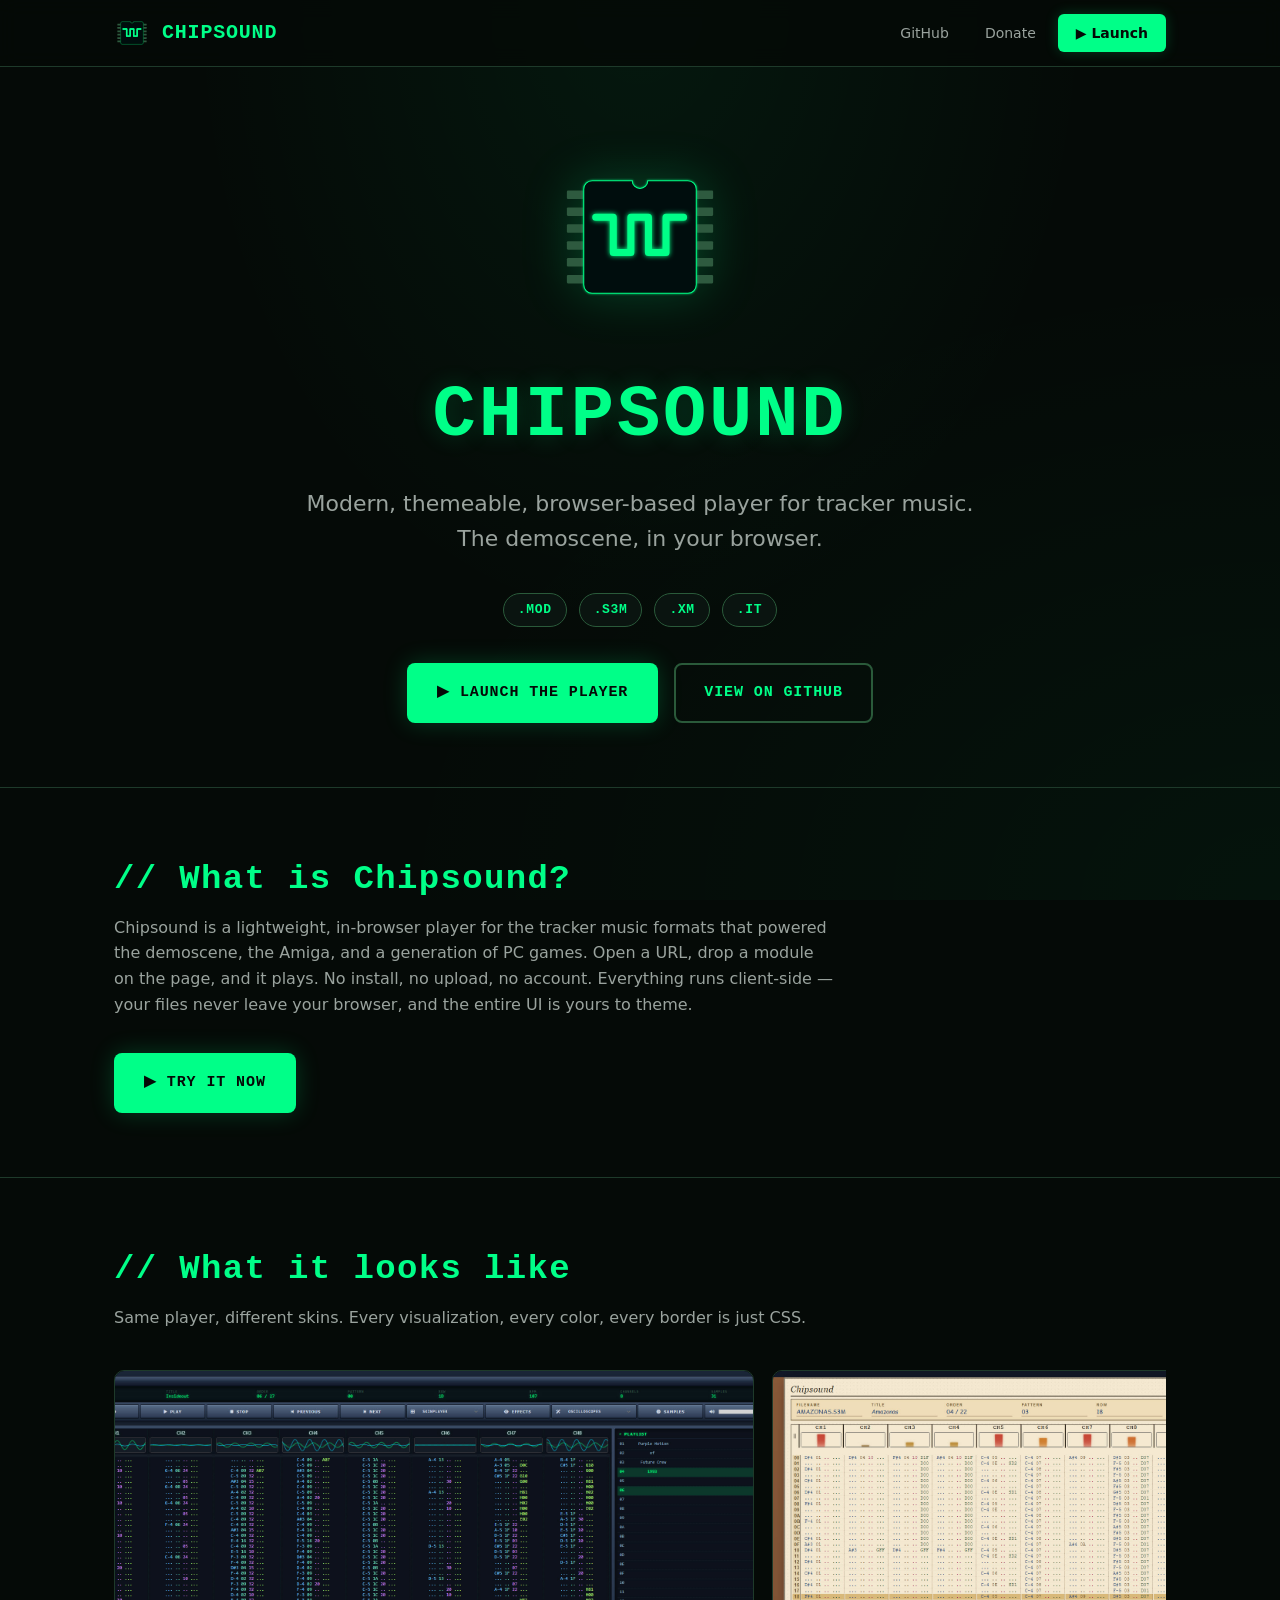
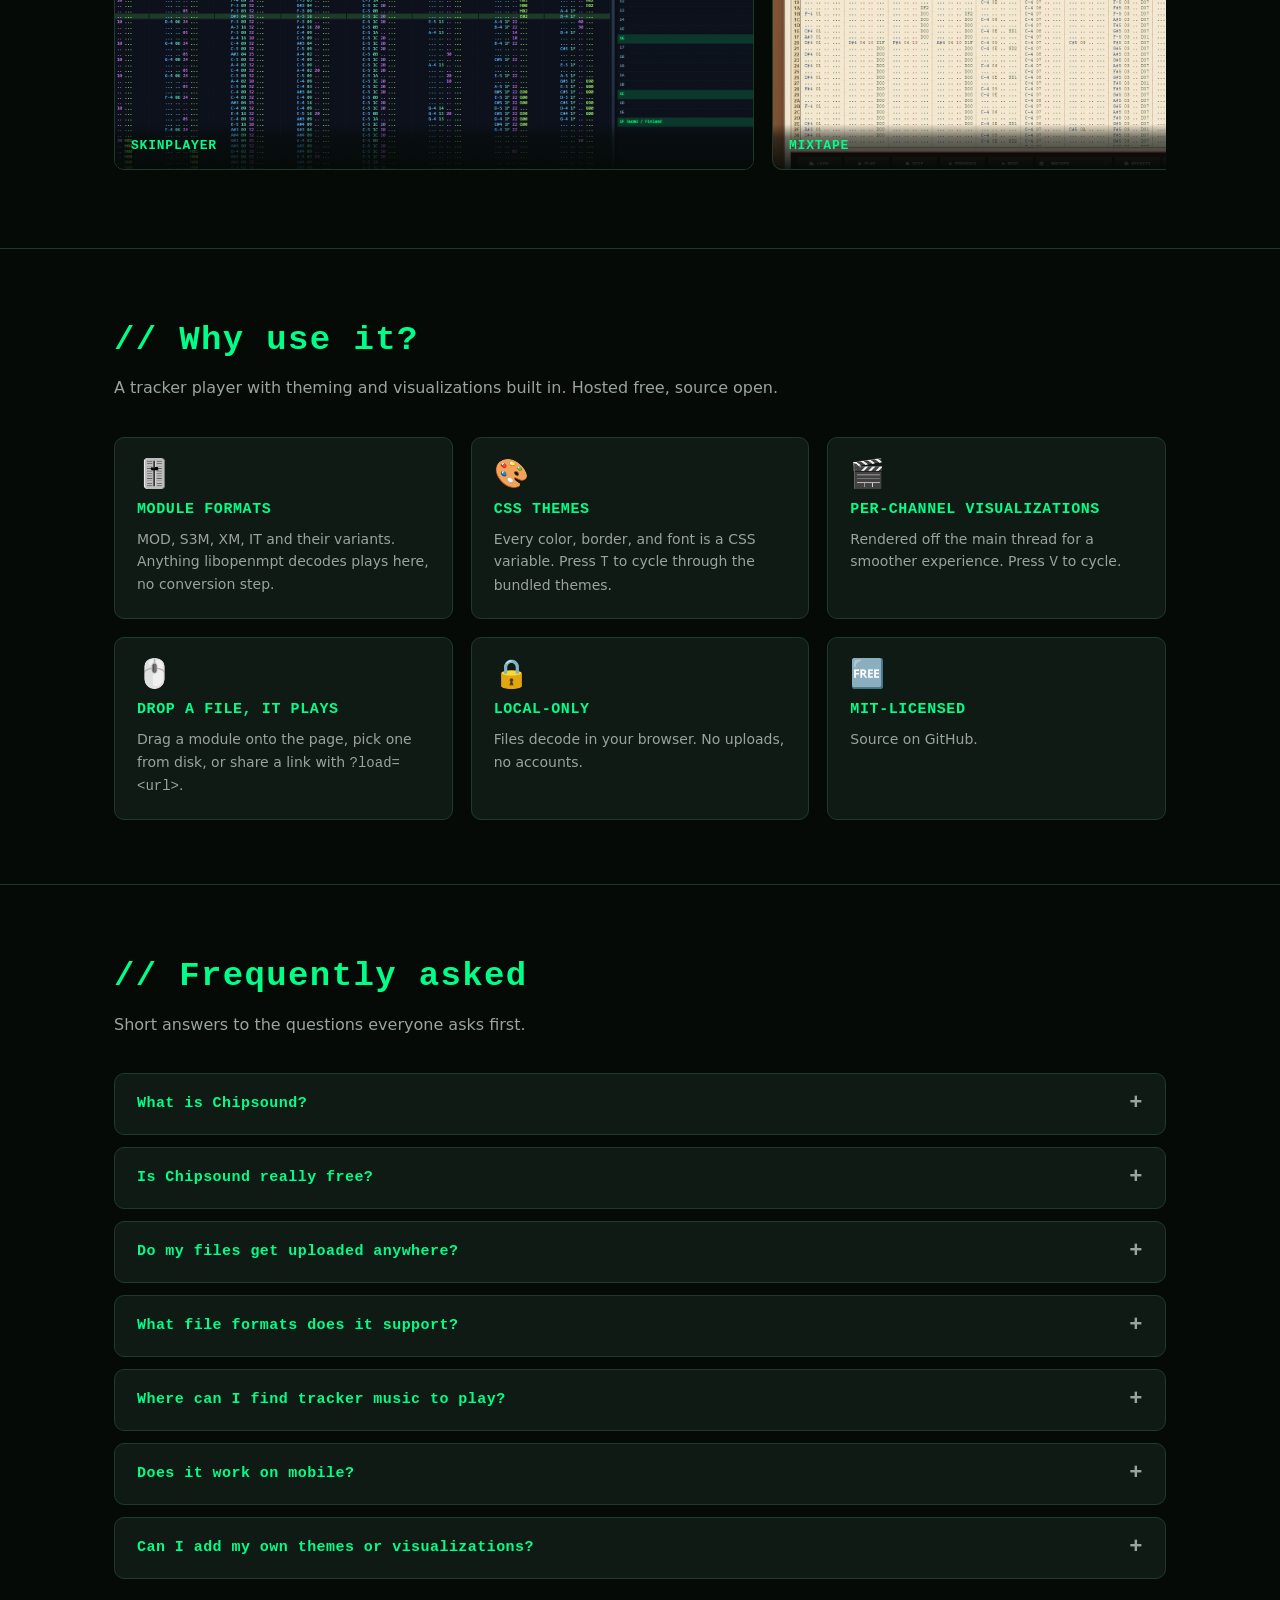
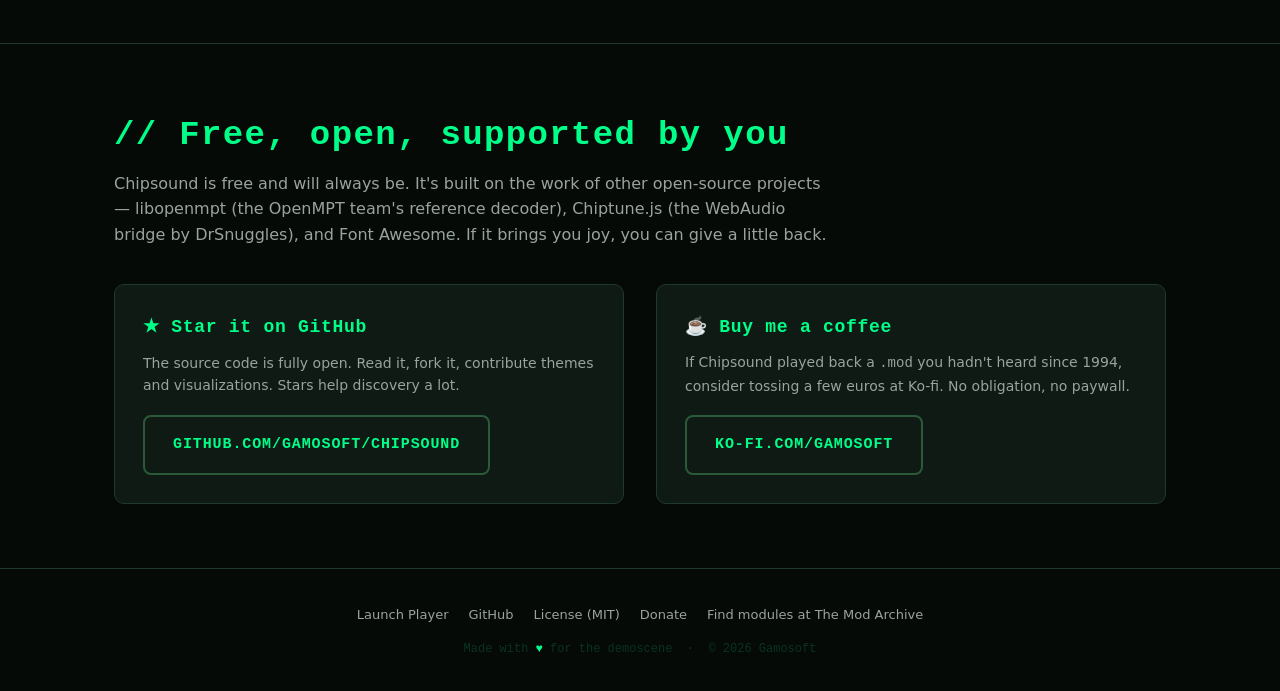
==== docs/index.html @ 57e9834f "tracking" ====
<!DOCTYPE html>
<html lang="en">
<head>
    <meta charset="UTF-8">
    <meta name="viewport" content="width=device-width, initial-scale=1.0">

    <!-- ===== Primary Meta Tags ===== -->
    <title>Chipsound — Modern, themeable browser-based player for tracker music</title>
    <meta name="title" content="Chipsound — Modern, themeable browser-based player for tracker music">
    <meta name="description" content="Chipsound is a free, themeable, in-browser player for tracker music — MOD, S3M, XM, IT. Drag, drop, play. No install, no upload, no account. The demoscene, in your browser.">
    <meta name="keywords" content="mod player, s3m player, xm player, it player, tracker music, demoscene, amiga music, chiptune, web audio, browser player, libopenmpt, openmpt, modarchive">
    <meta name="author" content="Gamosoft">
    <meta name="robots" content="index, follow, max-image-preview:large">
    <link rel="canonical" href="https://chipsound.com/">

    <!-- ===== Preconnect / DNS prefetch ===== -->
    <link rel="preconnect" href="https://ko-fi.com" crossorigin>
    <link rel="dns-prefetch" href="https://github.com">
    <link rel="dns-prefetch" href="https://modarchive.org">

    <!-- ===== Open Graph / Facebook / LinkedIn ===== -->
    <meta property="og:type" content="website">
    <meta property="og:url" content="https://chipsound.com/">
    <meta property="og:title" content="Chipsound — Modern, themeable browser-based player for tracker music">
    <meta property="og:description" content="Free, themeable, in-browser player for MOD / S3M / XM / IT tracker modules. Drag, drop, play. The demoscene, in your browser.">
    <meta property="og:image" content="https://chipsound.com/og-image.png">
    <meta property="og:image:type" content="image/png">
    <meta property="og:image:width" content="1200">
    <meta property="og:image:height" content="630">
    <meta property="og:image:alt" content="Chipsound — browser-based tracker music player">
    <meta property="og:site_name" content="Chipsound">
    <meta property="og:locale" content="en_US">

    <!-- ===== Twitter Card ===== -->
    <meta name="twitter:card" content="summary_large_image">
    <meta name="twitter:site" content="@gamosoft">
    <meta name="twitter:creator" content="@gamosoft">
    <meta name="twitter:url" content="https://chipsound.com/">
    <meta name="twitter:title" content="Chipsound — Modern, themeable browser-based player for tracker music">
    <meta name="twitter:description" content="Free, themeable, in-browser player for MOD / S3M / XM / IT. Drag, drop, play.">
    <meta name="twitter:image" content="https://chipsound.com/og-image.png">
    <meta name="twitter:image:alt" content="Chipsound — browser-based tracker music player">

    <!-- ===== Favicons / Theme ===== -->
    <!-- SVG covers every modern browser; PNG variants are fallbacks for older browsers and iOS home-screen pinning. -->
    <link rel="icon" type="image/svg+xml" href="./images/favicon.svg">
    <link rel="icon" type="image/png" sizes="96x96" href="./images/favicon-96x96.png">
    <link rel="apple-touch-icon" sizes="180x180" href="./images/apple-touch-icon.png">
    <meta name="theme-color" content="#00ff88">
    <meta name="color-scheme" content="dark">

    <!-- ===== Google Analytics 4 ===== -->
    <script async src="https://www.googletagmanager.com/gtag/js?id=G-MQKBFSDZ5Q"></script>
    <script>
        window.dataLayer = window.dataLayer || [];
        function gtag(){dataLayer.push(arguments);}
        gtag('js', new Date());
        gtag('config', 'G-MQKBFSDZ5Q');
    </script>

    <!-- ===== JSON-LD: SoftwareApplication ===== -->
    <script type="application/ld+json">
    {
        "@context": "https://schema.org",
        "@type": "SoftwareApplication",
        "name": "Chipsound",
        "alternateName": "Chipsound \u2014 Modern, themeable browser-based player for tracker music",
        "description": "Free, themeable, in-browser player for tracker music \u2014 MOD, S3M, XM, IT. No install, no upload, no account. The demoscene, in your browser.",
        "url": "https://chipsound.com/",
        "image": "https://chipsound.com/og-image.png",
        "screenshot": "https://chipsound.com/og-image.png",
        "applicationCategory": "MultimediaApplication",
        "applicationSubCategory": "MusicApplication",
        "operatingSystem": "Any (web browser)",
        "browserRequirements": "Requires a modern browser with WebAssembly and AudioWorklet support",
        "datePublished": "2026-01-01",
        "dateModified": "2026-05-21",
        "license": "https://opensource.org/licenses/MIT",
        "downloadUrl": "https://github.com/gamosoft/chipsound",
        "codeRepository": "https://github.com/gamosoft/chipsound",
        "isAccessibleForFree": true,
        "featureList": "Plays MOD, S3M, XM and IT tracker modules; drag-and-drop file loading; fully themeable via CSS; real-time per-channel visualizations; channel mute and solo; subsong picker; keyboard shortcuts for every action; mobile and touch friendly; 100% client-side playback (no upload); MIT-licensed source",
        "offers": {
            "@type": "Offer",
            "price": "0",
            "priceCurrency": "USD",
            "availability": "https://schema.org/InStock"
        },
        "author": {
            "@type": "Person",
            "name": "Gamosoft",
            "url": "https://github.com/gamosoft"
        },
        "publisher": {
            "@type": "Organization",
            "name": "Gamosoft",
            "url": "https://github.com/gamosoft",
            "logo": {
                "@type": "ImageObject",
                "url": "https://chipsound.com/images/icon-512.png",
                "width": 512,
                "height": 512
            }
        }
    }
    </script>

    <!-- ===== JSON-LD: FAQPage ===== -->
    <script type="application/ld+json">
    {
        "@context": "https://schema.org",
        "@type": "FAQPage",
        "mainEntity": [
            {
                "@type": "Question",
                "name": "What is Chipsound?",
                "acceptedAnswer": {
                    "@type": "Answer",
                    "text": "A free, open-source player for tracker music formats \u2014 MOD, S3M, XM, IT \u2014 that runs entirely inside your web browser. Drop a module on the page and it plays. No install, no upload, no account."
                }
            },
            {
                "@type": "Question",
                "name": "Is Chipsound really free?",
                "acceptedAnswer": {
                    "@type": "Answer",
                    "text": "Yes \u2014 100% free. The source is MIT-licensed on GitHub. If you'd like to support development you can leave a tip on Ko-fi, but it's never required."
                }
            },
            {
                "@type": "Question",
                "name": "Do my files get uploaded anywhere?",
                "acceptedAnswer": {
                    "@type": "Answer",
                    "text": "No. Chipsound decodes modules entirely client-side using WebAssembly. Your files never leave your browser \u2014 just open the page and play."
                }
            },
            {
                "@type": "Question",
                "name": "What file formats does Chipsound support?",
                "acceptedAnswer": {
                    "@type": "Answer",
                    "text": "Anything libopenmpt can decode: .mod, .s3m, .xm, .it, and their variants (MTM, STM, FAR, ULT, and more). If your tracker file plays in OpenMPT, it should play in Chipsound."
                }
            },
            {
                "@type": "Question",
                "name": "Where can I find tracker music to play?",
                "acceptedAnswer": {
                    "@type": "Answer",
                    "text": "The Mod Archive (modarchive.org) hosts over 200,000 free modules, including the demoscene classics from Purple Motion, Skaven, Necros, and the rest of the Future Crew / Renaissance crowd, among others. Download a module and drop it on the player."
                }
            },
            {
                "@type": "Question",
                "name": "Does Chipsound work on mobile?",
                "acceptedAnswer": {
                    "@type": "Answer",
                    "text": "Yes. The UI is fully responsive and touch-friendly. Small screens show a compact column layout but every feature \u2014 playback, channel mute, theme switching, visualizations \u2014 works on phones and tablets."
                }
            },
            {
                "@type": "Question",
                "name": "Can I add my own themes or visualizations to Chipsound?",
                "acceptedAnswer": {
                    "@type": "Answer",
                    "text": "Yes \u2014 themes are plain CSS files and visualizations are plain JS files. Drop a new file into the css/themes/ or js/visualizations/ folder and it shows up automatically on the next load. No build step, no registration list to edit."
                }
            }
        ]
    }
    </script>

    <style>
        :root {
            --bg:           #050a07;
            --bg-surface:   #0a1410;
            --bg-card:      #0f1a14;
            --primary:      #00ff88;
            --primary-dim:  #00cc66;
            --primary-deep: #0a3320;
            --text:         #e8eae8;
            --text-muted:   #9aa39e;
            --border:       #1e3a2a;
            --border-bright:#2a5a3a;
            --shadow-glow:  rgba(0, 255, 136, 0.2);

            --font-mono: 'JetBrains Mono', 'Fira Code', 'Cascadia Code', Consolas, monospace;
            --font-sans: system-ui, -apple-system, 'Segoe UI', Roboto, sans-serif;
        }

        * { box-sizing: border-box; margin: 0; padding: 0; }

        html { scroll-behavior: smooth; }

        body {
            background: var(--bg);
            color: var(--text);
            font-family: var(--font-sans);
            line-height: 1.6;
            min-height: 100vh;
            background-image:
                radial-gradient(ellipse at top, rgba(0, 255, 136, 0.06) 0%, transparent 50%),
                radial-gradient(ellipse at bottom right, rgba(0, 255, 136, 0.04) 0%, transparent 50%);
            background-attachment: fixed;
        }

        a { color: var(--primary); text-decoration: none; transition: color .15s ease; }
        a:hover { color: var(--primary-dim); }

        .container { max-width: 1100px; margin: 0 auto; padding: 0 24px; }

        /* ===== Header (sticky) ===== */
        header.site-header {
            position: sticky; top: 0; z-index: 100;
            background: rgba(5, 10, 7, 0.85);
            backdrop-filter: blur(10px);
            -webkit-backdrop-filter: blur(10px);
            border-bottom: 1px solid var(--border);
        }
        .header-inner {
            display: flex; align-items: center; justify-content: space-between;
            padding: 14px 24px; max-width: 1100px; margin: 0 auto;
        }
        .brand { display: flex; align-items: center; gap: 12px; }
        .brand img { width: 36px; height: 36px; }
        .brand-name {
            font-family: var(--font-mono);
            font-size: 20px; font-weight: 700;
            color: var(--primary);
            letter-spacing: 0.04em;
        }
        nav.site-nav { display: flex; align-items: center; gap: 8px; }
        nav.site-nav a {
            font-size: 14px; font-weight: 500;
            padding: 8px 14px; border-radius: 6px;
            color: var(--text-muted);
            white-space: nowrap;
            transition: color .15s, background .15s;
        }
        nav.site-nav a:hover { color: var(--primary); background: rgba(0, 255, 136, 0.05); }
        nav.site-nav a.cta {
            background: var(--primary); color: var(--bg);
            font-weight: 700; padding: 8px 18px;
            box-shadow: 0 0 14px var(--shadow-glow);
        }
        nav.site-nav a.cta:hover { background: var(--primary-dim); color: var(--bg); }

        /* ===== Hero ===== */
        .hero {
            text-align: center;
            padding: 80px 24px 64px;
        }
        .hero-logo {
            width: 180px; height: 180px;
            filter: drop-shadow(0 0 24px var(--shadow-glow));
            margin-bottom: 24px;
        }
        .hero h1 {
            font-family: var(--font-mono);
            font-size: clamp(40px, 7vw, 72px);
            font-weight: 800;
            color: var(--primary);
            letter-spacing: 0.04em;
            text-shadow: 0 0 24px var(--shadow-glow);
            margin-bottom: 12px;
        }
        .hero .tagline {
            font-size: clamp(16px, 2.2vw, 22px);
            color: var(--text-muted);
            max-width: 680px;
            margin: 0 auto 36px;
        }
        .format-chips {
            display: flex; gap: 12px; justify-content: center; flex-wrap: wrap;
            margin-bottom: 36px;
        }
        .format-chips .chip {
            font-family: var(--font-mono);
            font-size: 13px; font-weight: 700;
            padding: 6px 14px;
            border: 1px solid var(--border-bright);
            border-radius: 20px;
            color: var(--primary);
            background: var(--bg-surface);
            letter-spacing: 0.05em;
        }
        .cta-row {
            display: flex; gap: 16px; justify-content: center; flex-wrap: wrap;
        }
        .btn {
            display: inline-flex; align-items: center; gap: 10px;
            font-family: var(--font-mono);
            font-size: 15px; font-weight: 700;
            padding: 16px 28px;
            border-radius: 8px;
            text-transform: uppercase;
            letter-spacing: 0.06em;
            transition: transform .15s, box-shadow .15s, background .15s;
            cursor: pointer;
            border: 2px solid transparent;
        }
        .btn-primary {
            background: var(--primary); color: var(--bg);
            box-shadow: 0 0 24px var(--shadow-glow);
        }
        .btn-primary:hover {
            background: var(--primary-dim); color: var(--bg);
            transform: translateY(-2px);
            box-shadow: 0 4px 32px var(--shadow-glow);
        }
        .btn-secondary {
            background: transparent; color: var(--primary);
            border-color: var(--border-bright);
        }
        .btn-secondary:hover {
            background: rgba(0, 255, 136, 0.06);
            border-color: var(--primary);
        }

        /* ===== Section base ===== */
        section.block {
            padding: 64px 0;
            border-top: 1px solid var(--border);
        }
        section.block h2 {
            font-family: var(--font-mono);
            font-size: clamp(24px, 4vw, 34px);
            color: var(--primary);
            margin-bottom: 8px;
            letter-spacing: 0.04em;
        }
        section.block .lead {
            color: var(--text-muted);
            font-size: 16px;
            max-width: 720px;
            margin-bottom: 36px;
        }

        /* ===== Features grid ===== */
        .features {
            display: grid;
            grid-template-columns: repeat(auto-fit, minmax(260px, 1fr));
            gap: 18px;
        }
        .feature {
            background: var(--bg-card);
            border: 1px solid var(--border);
            border-radius: 10px;
            padding: 22px;
            transition: border-color .15s, transform .15s;
        }
        .feature:hover {
            border-color: var(--border-bright);
            transform: translateY(-2px);
        }
        .feature .icon {
            font-size: 28px;
            margin-bottom: 10px;
            display: block;
            line-height: 1;
        }
        .feature h3 {
            font-family: var(--font-mono);
            font-size: 15px;
            color: var(--primary);
            margin-bottom: 6px;
            letter-spacing: 0.04em;
        }
        .feature p {
            font-size: 14px;
            color: var(--text-muted);
        }

        /* ===== Screenshots gallery (horizontal scroll-snap carousel) ===== */
        .shots {
            display: flex;
            gap: 18px;
            overflow-x: auto;
            overflow-y: hidden;
            padding: 4px 4px 14px;
            scroll-snap-type: x mandatory;
            -webkit-overflow-scrolling: touch;
            scrollbar-width: thin;
            scrollbar-color: var(--border-bright) transparent;
        }
        .shots::-webkit-scrollbar { height: 8px; }
        .shots::-webkit-scrollbar-thumb { background: var(--border-bright); border-radius: 4px; }
        .shots::-webkit-scrollbar-track { background: transparent; }
        .shot {
            position: relative;
            flex: 0 0 min(640px, 88vw);
            aspect-ratio: 16/10;
            background: var(--bg-card);
            border: 1px solid var(--border);
            border-radius: 10px;
            overflow: hidden;
            margin: 0;
            scroll-snap-align: start;
            cursor: zoom-in;
            transition: border-color .15s ease, box-shadow .15s ease;
        }
        .shot:hover, .shot:focus-visible {
            border-color: var(--border-bright);
            box-shadow: 0 6px 24px rgba(0, 0, 0, 0.35);
            outline: none;
        }
        .shot img {
            width: 100%; height: 100%;
            object-fit: cover;
            display: block;
        }
        .shot figcaption {
            position: absolute;
            left: 0; right: 0; bottom: 0;
            padding: 12px 16px;
            font-family: var(--font-mono);
            font-size: 13px;
            font-weight: 700;
            letter-spacing: 0.06em;
            text-transform: uppercase;
            color: var(--primary);
            background: linear-gradient(to top, rgba(5, 10, 7, 0.92) 0%, rgba(5, 10, 7, 0.55) 70%, transparent 100%);
        }

        /* ===== Screenshot lightbox (native <dialog>) ===== */
        .lightbox {
            border: none;
            padding: 0;
            margin: 0;
            background: transparent;
            color: var(--text);
            width: 100vw;
            height: 100vh;
            max-width: 100vw;
            max-height: 100vh;
            overflow: hidden;
        }
        .lightbox::backdrop {
            background: rgba(2, 6, 4, 0.94);
            backdrop-filter: blur(6px);
        }
        .lightbox-figure {
            margin: 0;
            width: 100%;
            height: 100%;
            display: grid;
            place-items: center;
            position: relative;
        }
        .lightbox-figure img {
            max-width: 95vw;
            max-height: 88vh;
            width: auto;
            height: auto;
            border-radius: 8px;
            box-shadow: 0 12px 80px rgba(0, 0, 0, 0.7);
            background: var(--bg-card);
        }
        .lightbox-figure figcaption {
            position: absolute;
            left: 50%;
            transform: translateX(-50%);
            bottom: 4vh;
            padding: 8px 16px;
            font-family: var(--font-mono);
            font-size: 13px;
            font-weight: 700;
            letter-spacing: 0.06em;
            text-transform: uppercase;
            color: var(--primary);
            background: rgba(5, 10, 7, 0.78);
            border: 1px solid var(--border);
            border-radius: 6px;
        }
        .lightbox-btn {
            position: absolute;
            z-index: 2;
            background: rgba(255, 255, 255, 0.06);
            border: 1px solid rgba(255, 255, 255, 0.22);
            color: #fff;
            width: 44px;
            height: 44px;
            border-radius: 50%;
            display: grid;
            place-items: center;
            font: 600 22px/1 system-ui, sans-serif;
            cursor: pointer;
            transition: background .15s, border-color .15s, transform .12s;
        }
        .lightbox-btn:hover, .lightbox-btn:focus-visible {
            background: rgba(255, 255, 255, 0.16);
            border-color: rgba(255, 255, 255, 0.45);
            outline: none;
            transform: scale(1.05);
        }
        .lightbox-close { top: 18px; right: 18px; }
        .lightbox-prev  { left: 18px; top: 50%; transform: translateY(-50%); }
        .lightbox-next  { right: 18px; top: 50%; transform: translateY(-50%); }
        .lightbox-prev:hover, .lightbox-next:hover,
        .lightbox-prev:focus-visible, .lightbox-next:focus-visible {
            transform: translateY(-50%) scale(1.05);
        }
        @media (max-width: 600px) {
            .lightbox-prev { left: 8px; }
            .lightbox-next { right: 8px; }
            .lightbox-close { top: 8px; right: 8px; }
        }

        /* ===== Support / open-source band ===== */
        .support {
            display: grid;
            grid-template-columns: 1fr 1fr;
            gap: 32px;
            align-items: center;
        }
        @media (max-width: 720px) {
            .support { grid-template-columns: 1fr; }
        }
        .support-card {
            background: var(--bg-card);
            border: 1px solid var(--border);
            border-radius: 10px;
            padding: 28px;
        }
        .support-card h3 {
            font-family: var(--font-mono);
            font-size: 18px;
            color: var(--primary);
            margin-bottom: 10px;
            letter-spacing: 0.04em;
        }
        .support-card p {
            color: var(--text-muted);
            font-size: 14px;
            margin-bottom: 18px;
        }

        /* ===== FAQ ===== */
        .faq {
            display: grid;
            gap: 12px;
        }
        .faq-item {
            background: var(--bg-card);
            border: 1px solid var(--border);
            border-radius: 10px;
            padding: 0;
            overflow: hidden;
            transition: border-color .15s;
        }
        .faq-item:hover { border-color: var(--border-bright); }
        .faq-item > summary {
            list-style: none;
            cursor: pointer;
            padding: 18px 22px;
            font-family: var(--font-mono);
            font-size: 15px;
            font-weight: 700;
            color: var(--primary);
            letter-spacing: 0.03em;
            display: flex; align-items: center; justify-content: space-between;
            gap: 16px;
        }
        .faq-item > summary::-webkit-details-marker { display: none; }
        .faq-item > summary::after {
            content: "+";
            font-size: 22px;
            color: var(--text-muted);
            line-height: 1;
            transition: transform .2s ease;
        }
        .faq-item[open] > summary::after { transform: rotate(45deg); }
        .faq-item .faq-body {
            padding: 0 22px 18px;
            color: var(--text-muted);
            font-size: 14.5px;
        }
        .faq-item .faq-body code {
            font-family: var(--font-mono);
            font-size: 13px;
            background: var(--bg-surface);
            border: 1px solid var(--border);
            padding: 1px 6px;
            border-radius: 4px;
            color: var(--primary);
        }

        /* ===== Footer ===== */
        footer {
            border-top: 1px solid var(--border);
            padding: 36px 24px;
            text-align: center;
            color: var(--text-muted);
            font-size: 13px;
        }
        footer .footer-links {
            display: flex; gap: 20px; justify-content: center; flex-wrap: wrap;
            margin-bottom: 14px;
        }
        footer .footer-links a {
            color: var(--text-muted);
            font-size: 13px;
        }
        footer .footer-links a:hover { color: var(--primary); }
        footer .credit {
            font-family: var(--font-mono);
            font-size: 12px;
            color: var(--primary-deep);
        }
        footer .credit .heart { color: var(--primary); }

        /* ===== Small screens ===== */
        @media (max-width: 600px) {
            .header-inner { padding: 12px 16px; gap: 8px; }
            .brand-name { font-size: 17px; }
            nav.site-nav a { padding: 6px 10px; font-size: 13px; }
            nav.site-nav a.cta { padding: 6px 14px; }
            .hero { padding: 48px 16px 40px; }
            .hero-logo { width: 140px; height: 140px; }
            section.block { padding: 48px 0; }
            .container { padding: 0 16px; }
            .btn { padding: 14px 22px; font-size: 14px; }
        }
    </style>
</head>
<body>
    <header class="site-header">
        <div class="header-inner">
            <a class="brand" href="/" aria-label="Chipsound home">
                <img src="./images/favicon.svg" alt="">
                <span class="brand-name">CHIPSOUND</span>
            </a>
            <nav class="site-nav" aria-label="Primary">
                <a href="https://github.com/gamosoft/chipsound" target="_blank" rel="noopener">GitHub</a>
                <a href="https://ko-fi.com/gamosoft" target="_blank" rel="noopener">Donate</a>
                <a class="cta" href="./player.html">▶ Launch</a>
            </nav>
        </div>
    </header>

    <main>
        <!-- ===== HERO ===== -->
        <section class="hero">
            <img class="hero-logo" src="./images/favicon.svg" alt="Chipsound logo">
            <h1>CHIPSOUND</h1>
            <p class="tagline">Modern, themeable, browser-based player for tracker music. The demoscene, in your browser.</p>
            <div class="format-chips" aria-label="Supported formats">
                <span class="chip">.MOD</span>
                <span class="chip">.S3M</span>
                <span class="chip">.XM</span>
                <span class="chip">.IT</span>
            </div>
            <div class="cta-row">
                <a class="btn btn-primary" href="./player.html">▶ Launch the Player</a>
                <a class="btn btn-secondary" href="https://github.com/gamosoft/chipsound" target="_blank" rel="noopener">View on GitHub</a>
            </div>
        </section>

        <!-- ===== WHAT IS IT ===== -->
        <section class="block">
            <div class="container">
                <h2>// What is Chipsound?</h2>
                <p class="lead">
                    Chipsound is a lightweight, in-browser player for the tracker music formats that powered the demoscene, the Amiga, and a generation of PC games. Open a URL, drop a module on the page, and it plays. No install, no upload, no account. Everything runs client-side &mdash; your files never leave your browser, and the entire UI is yours to theme.
                </p>
                <div class="cta-row" style="justify-content: flex-start;">
                    <a class="btn btn-primary" href="./player.html">▶ Try it now</a>
                </div>
            </div>
        </section>

        <!-- ===== SCREENSHOTS ===== -->
        <section class="block">
            <div class="container">
                <h2>// What it looks like</h2>
                <p class="lead">Same player, different skins. Every visualization, every color, every border is just CSS.</p>
                <div class="shots" aria-label="Theme screenshots, scroll horizontally to see all">
                    <figure class="shot">
                        <img src="./images/theme-skinplayer.jpg" alt="Chipsound rendered with the Skinplayer theme — late-90s skinned media-player aesthetic" loading="lazy" decoding="async" width="800" height="500">
                        <figcaption>Skinplayer</figcaption>
                    </figure>
                    <figure class="shot">
                        <img src="./images/theme-mixtape.jpg" alt="Chipsound rendered with the Mixtape theme — warm cassette-era aesthetic" loading="lazy" decoding="async" width="800" height="500">
                        <figcaption>Mixtape</figcaption>
                    </figure>
                    <figure class="shot">
                        <img src="./images/theme-crt-green.jpg" alt="Chipsound rendered with the CRT Green theme — phosphor-green terminal aesthetic" loading="lazy" decoding="async" width="800" height="500">
                        <figcaption>CRT Green</figcaption>
                    </figure>
                    <figure class="shot">
                        <img src="./images/theme-field-journal.jpg" alt="Chipsound rendered with the Field Journal theme — paper-notebook aesthetic" loading="lazy" decoding="async" width="800" height="500">
                        <figcaption>Field Journal</figcaption>
                    </figure>
                </div>
            </div>
        </section>

        <!-- ===== FEATURES ===== -->
        <section class="block">
            <div class="container">
                <h2>// Why use it?</h2>
                <p class="lead">A tracker player with theming and visualizations built in. Hosted free, source open.</p>
                <div class="features">
                    <div class="feature">
                        <span class="icon">🎚️</span>
                        <h3>MODULE FORMATS</h3>
                        <p>MOD, S3M, XM, IT and their variants. Anything libopenmpt decodes plays here, no conversion step.</p>
                    </div>
                    <div class="feature">
                        <span class="icon">🎨</span>
                        <h3>CSS THEMES</h3>
                        <p>Every color, border, and font is a CSS variable. Press <code>T</code> to cycle through the bundled themes.</p>
                    </div>
                    <div class="feature">
                        <span class="icon">🎬</span>
                        <h3>PER-CHANNEL VISUALIZATIONS</h3>
                        <p>Rendered off the main thread for a smoother experience. Press <code>V</code> to cycle.</p>
                    </div>
                    <div class="feature">
                        <span class="icon">🖱️</span>
                        <h3>DROP A FILE, IT PLAYS</h3>
                        <p>Drag a module onto the page, pick one from disk, or share a link with <code>?load=&lt;url&gt;</code>.</p>
                    </div>
                    <div class="feature">
                        <span class="icon">🔒</span>
                        <h3>LOCAL-ONLY</h3>
                        <p>Files decode in your browser. No uploads, no accounts.</p>
                    </div>
                    <div class="feature">
                        <span class="icon">🆓</span>
                        <h3>MIT-LICENSED</h3>
                        <p>Source on GitHub.</p>
                    </div>
                </div>
            </div>
        </section>

        <!-- ===== FAQ ===== -->
        <section class="block" id="faq">
            <div class="container">
                <h2>// Frequently asked</h2>
                <p class="lead">Short answers to the questions everyone asks first.</p>
                <div class="faq">
                    <details class="faq-item">
                        <summary>What is Chipsound?</summary>
                        <div class="faq-body">
                            A free, open-source player for tracker music formats &mdash; MOD, S3M, XM, IT &mdash; that runs entirely inside your web browser. Drop a module on the page and it plays. No install, no upload, no account.
                        </div>
                    </details>
                    <details class="faq-item">
                        <summary>Is Chipsound really free?</summary>
                        <div class="faq-body">
                            Yes &mdash; 100% free. The source is MIT-licensed on GitHub. If you'd like to support development you can leave a tip on Ko-fi, but it's never required.
                        </div>
                    </details>
                    <details class="faq-item">
                        <summary>Do my files get uploaded anywhere?</summary>
                        <div class="faq-body">
                            No. Chipsound decodes modules entirely client-side using WebAssembly. Your files never leave your browser &mdash; just open the page and play.
                        </div>
                    </details>
                    <details class="faq-item">
                        <summary>What file formats does it support?</summary>
                        <div class="faq-body">
                            Anything <code>libopenmpt</code> can decode: <code>.mod</code>, <code>.s3m</code>, <code>.xm</code>, <code>.it</code>, and their variants (MTM, STM, FAR, ULT, and more). If your tracker file plays in OpenMPT, it should play in Chipsound.
                        </div>
                    </details>
                    <details class="faq-item">
                        <summary>Where can I find tracker music to play?</summary>
                        <div class="faq-body">
                            <a href="https://modarchive.org" target="_blank" rel="noopener">The Mod Archive</a> hosts over 200,000 free modules, including the demoscene classics from Purple Motion, Skaven, Necros, and the rest of the Future Crew / Renaissance crowd, among others. Download a module and drop it on the player.
                        </div>
                    </details>
                    <details class="faq-item">
                        <summary>Does it work on mobile?</summary>
                        <div class="faq-body">
                            Yes. The UI is fully responsive and touch-friendly. Small screens show a compact column layout but every feature &mdash; playback, channel mute, theme switching, visualizations &mdash; works on phones and tablets.
                        </div>
                    </details>
                    <details class="faq-item">
                        <summary>Can I add my own themes or visualizations?</summary>
                        <div class="faq-body">
                            Yes &mdash; themes are plain CSS files and visualizations are plain JS files. Drop a new file into <code>css/themes/</code> or <code>js/visualizations/</code> and it shows up automatically on the next load. No build step, no registration list to edit.
                        </div>
                    </details>
                </div>
            </div>
        </section>

        <!-- ===== SUPPORT / OPEN SOURCE ===== -->
        <section class="block">
            <div class="container">
                <h2>// Free, open, supported by you</h2>
                <p class="lead">
                    Chipsound is free and will always be. It's built on the work of other open-source projects — libopenmpt (the OpenMPT team's reference decoder), Chiptune.js (the WebAudio bridge by DrSnuggles), and Font Awesome. If it brings you joy, you can give a little back.
                </p>
                <div class="support">
                    <div class="support-card">
                        <h3>★ Star it on GitHub</h3>
                        <p>The source code is fully open. Read it, fork it, contribute themes and visualizations. Stars help discovery a lot.</p>
                        <a class="btn btn-secondary" href="https://github.com/gamosoft/chipsound" target="_blank" rel="noopener">github.com/gamosoft/chipsound</a>
                    </div>
                    <div class="support-card">
                        <h3>☕ Buy me a coffee</h3>
                        <p>If Chipsound played back a <code>.mod</code> you hadn't heard since 1994, consider tossing a few euros at Ko-fi. No obligation, no paywall.</p>
                        <a class="btn btn-secondary" href="https://ko-fi.com/gamosoft" target="_blank" rel="noopener">ko-fi.com/gamosoft</a>
                    </div>
                </div>
            </div>
        </section>
    </main>

    <footer>
        <div class="footer-links">
            <a href="./player.html">Launch Player</a>
            <a href="https://github.com/gamosoft/chipsound" target="_blank" rel="noopener">GitHub</a>
            <a href="https://github.com/gamosoft/chipsound/blob/main/LICENSE" target="_blank" rel="noopener">License (MIT)</a>
            <a href="https://ko-fi.com/gamosoft" target="_blank" rel="noopener">Donate</a>
            <a href="https://modarchive.org" target="_blank" rel="noopener">Find modules at The Mod Archive</a>
        </div>
        <p class="credit">
            Made with <span class="heart">&#9829;</span> for the demoscene &nbsp;&middot;&nbsp; &copy; 2026 Gamosoft
        </p>
    </footer>

    <!-- ===== Screenshot lightbox ===== -->
    <dialog id="shotLightbox" class="lightbox" aria-label="Theme screenshot">
        <button class="lightbox-btn lightbox-close" type="button" aria-label="Close" title="Close (Esc)">&times;</button>
        <button class="lightbox-btn lightbox-prev" type="button" aria-label="Previous screenshot" title="Previous (←)">&lsaquo;</button>
        <button class="lightbox-btn lightbox-next" type="button" aria-label="Next screenshot" title="Next (→)">&rsaquo;</button>
        <figure class="lightbox-figure">
            <img alt="">
            <figcaption></figcaption>
        </figure>
    </dialog>

    <script>
        (function () {
            const dlg = document.getElementById('shotLightbox');
            if (!dlg || typeof dlg.showModal !== 'function') return;
            const img = dlg.querySelector('.lightbox-figure img');
            const cap = dlg.querySelector('.lightbox-figure figcaption');
            const shots = Array.from(document.querySelectorAll('.shots .shot'));
            let idx = 0;

            function show(i) {
                idx = (i + shots.length) % shots.length;
                const srcImg = shots[idx].querySelector('img');
                const srcCap = shots[idx].querySelector('figcaption');
                img.src = srcImg.currentSrc || srcImg.src;
                img.alt = srcImg.alt || '';
                cap.textContent = srcCap ? srcCap.textContent : '';
                if (!dlg.open) dlg.showModal();
            }

            shots.forEach((s, i) => {
                s.tabIndex = 0;
                s.setAttribute('role', 'button');
                s.addEventListener('click', () => show(i));
                s.addEventListener('keydown', (e) => {
                    if (e.key === 'Enter' || e.key === ' ') { e.preventDefault(); show(i); }
                });
            });

            dlg.querySelector('.lightbox-close').addEventListener('click', () => dlg.close());
            dlg.querySelector('.lightbox-prev').addEventListener('click', () => show(idx - 1));
            dlg.querySelector('.lightbox-next').addEventListener('click', () => show(idx + 1));
            // Close when clicking outside the image: native dialog backdrop targets
            // <dialog>, but our full-sized <figure> intercepts everything inside it,
            // so we also accept clicks on the figure itself (image clicks have
            // e.target = <img> and are ignored).
            dlg.addEventListener('click', (e) => {
                if (e.target === dlg || e.target.classList.contains('lightbox-figure')) {
                    dlg.close();
                }
            });
            document.addEventListener('keydown', (e) => {
                if (!dlg.open) return;
                if (e.key === 'ArrowLeft')  show(idx - 1);
                else if (e.key === 'ArrowRight') show(idx + 1);
            });
        })();
    </script>
</body>
</html>
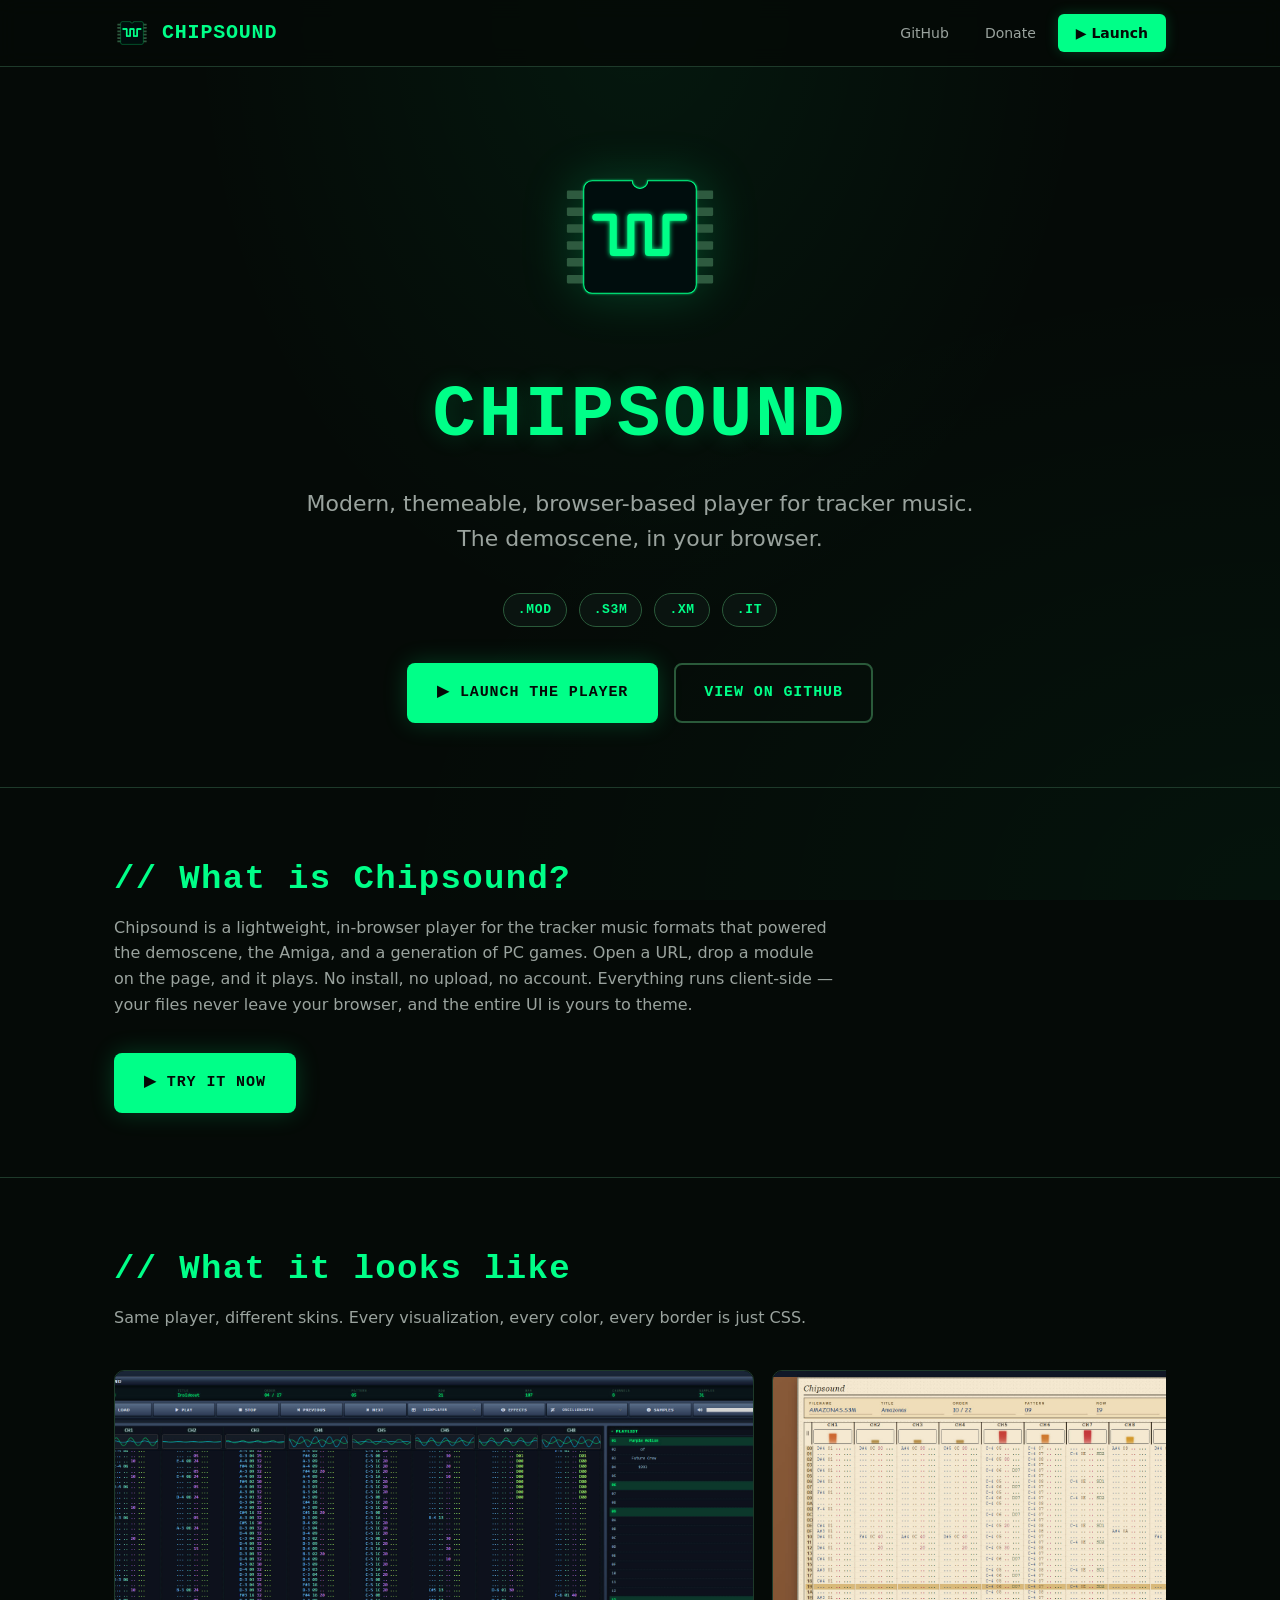
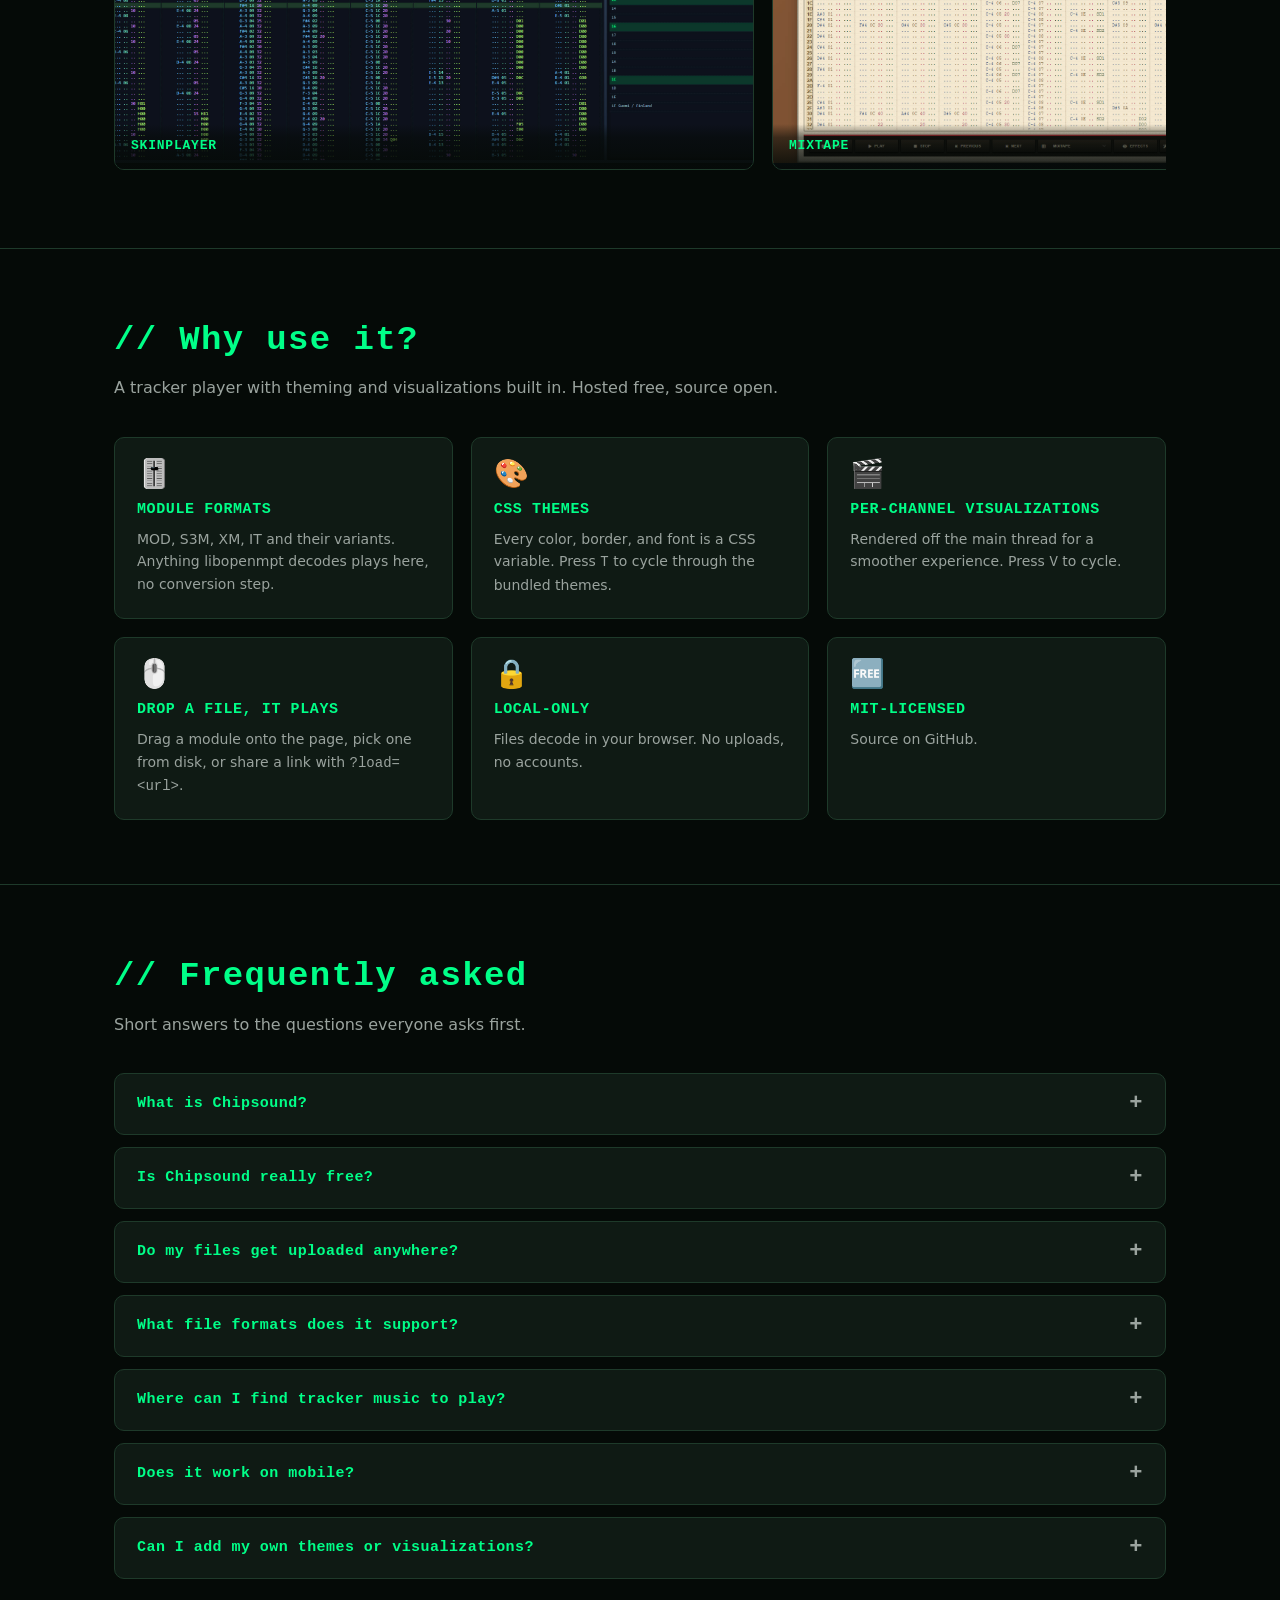
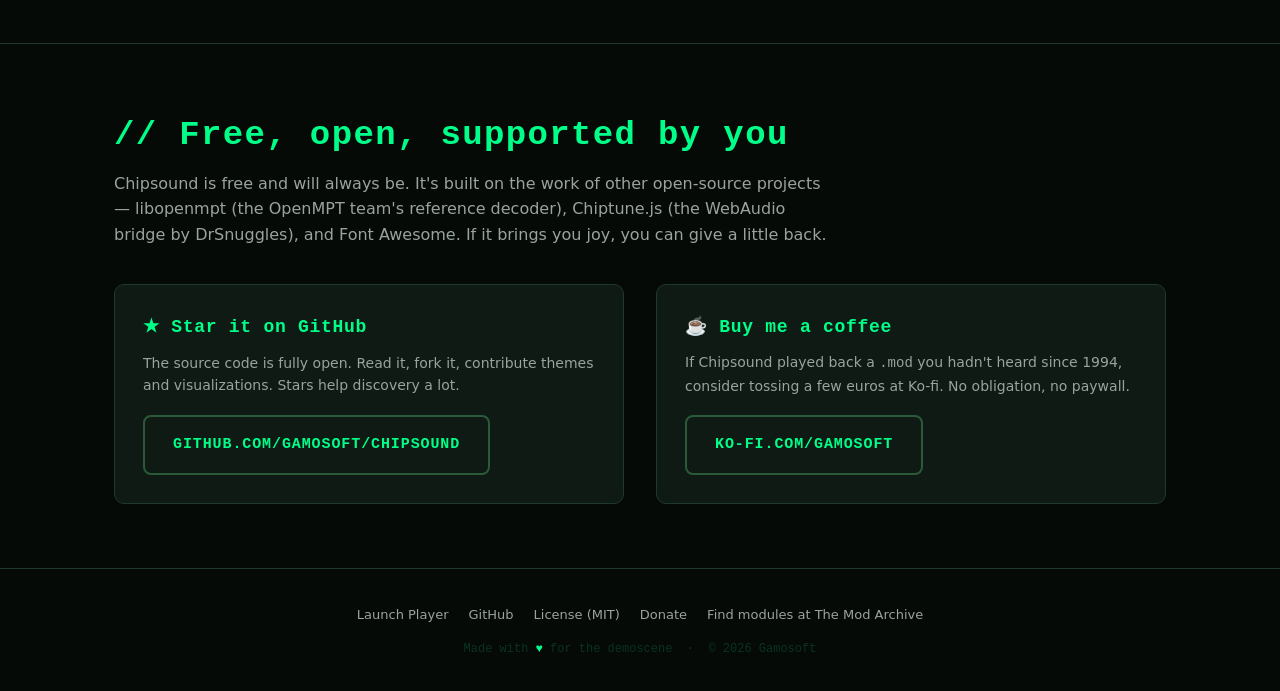
==== commit c3076d1c: "link to main site and more theme screenshots" ====
--- a/docs/index.html
+++ b/docs/index.html
@@ -692,6 +692,22 @@
                         <img src="./images/theme-field-journal.jpg" alt="Chipsound rendered with the Field Journal theme — paper-notebook aesthetic" loading="lazy" decoding="async" width="800" height="500">
                         <figcaption>Field Journal</figcaption>
                     </figure>
+                    <figure class="shot">
+                        <img src="./images/theme-foundry.jpg" alt="Chipsound rendered with the Foundry theme — industrial hazard-tape aesthetic" loading="lazy" decoding="async" width="800" height="500">
+                        <figcaption>Foundry</figcaption>
+                    </figure>
+                    <figure class="shot">
+                        <img src="./images/theme-newspaper.jpg" alt="Chipsound rendered with the Newspaper theme — broadsheet masthead aesthetic" loading="lazy" decoding="async" width="800" height="500">
+                        <figcaption>Newspaper</figcaption>
+                    </figure>
+                    <figure class="shot">
+                        <img src="./images/theme-pocket.jpg" alt="Chipsound rendered with the Pocket theme — handheld console aesthetic" loading="lazy" decoding="async" width="800" height="500">
+                        <figcaption>Pocket</figcaption>
+                    </figure>
+                    <figure class="shot">
+                        <img src="./images/theme-subway.jpg" alt="Chipsound rendered with the Subway theme — transit-signage aesthetic" loading="lazy" decoding="async" width="800" height="500">
+                        <figcaption>Subway</figcaption>
+                    </figure>
                 </div>
             </div>
         </section>
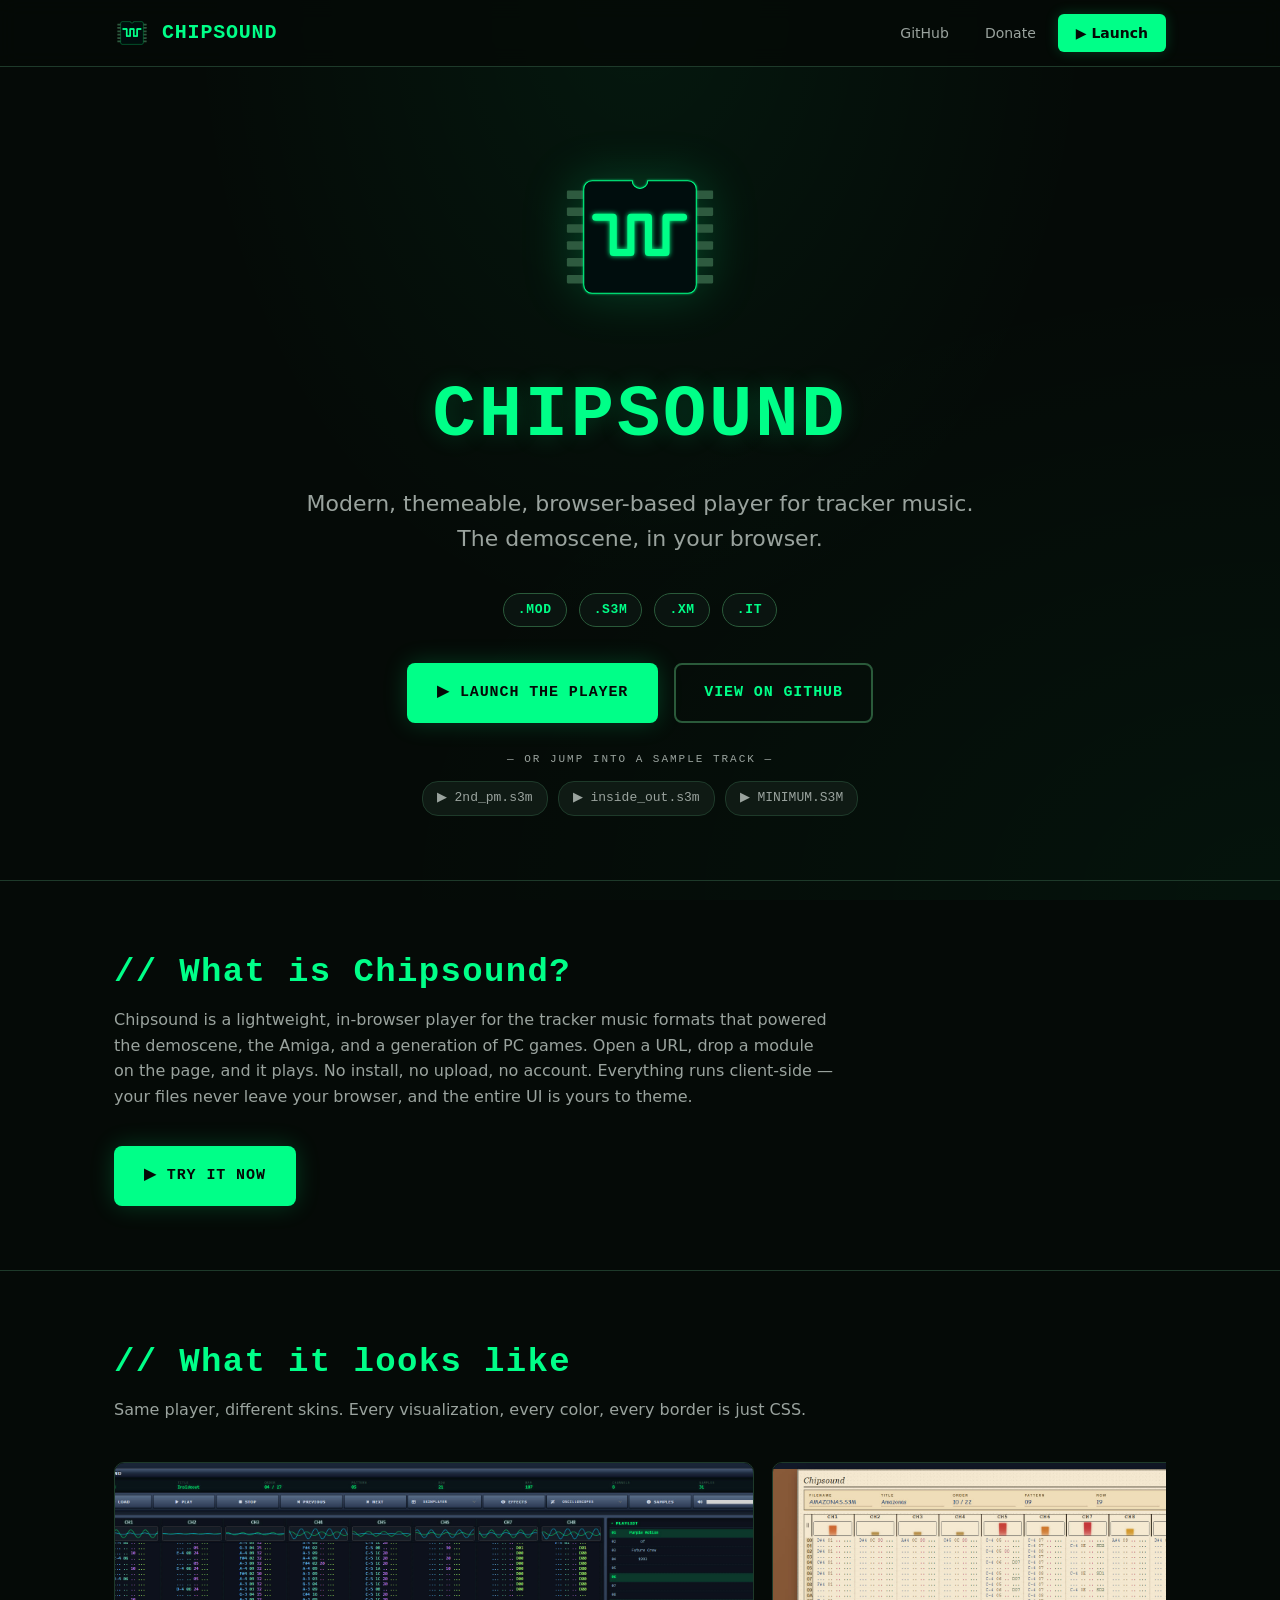
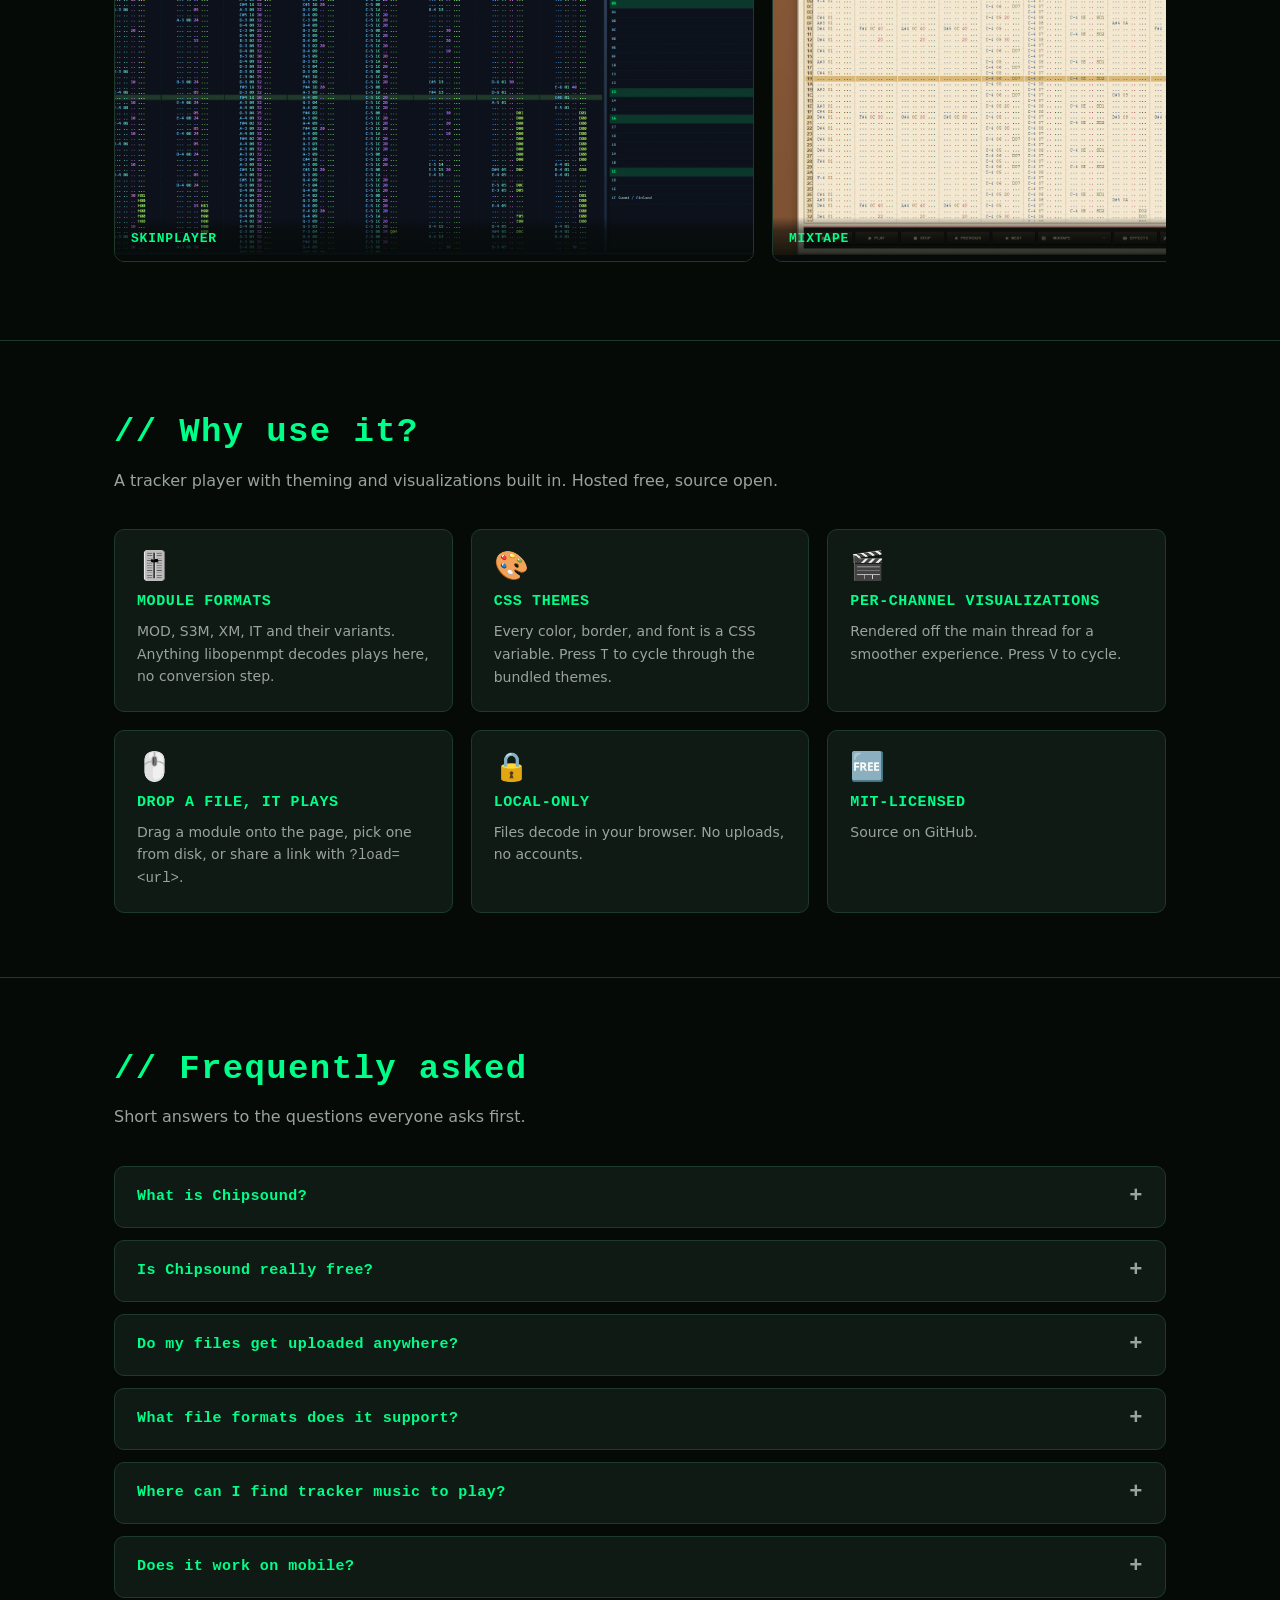
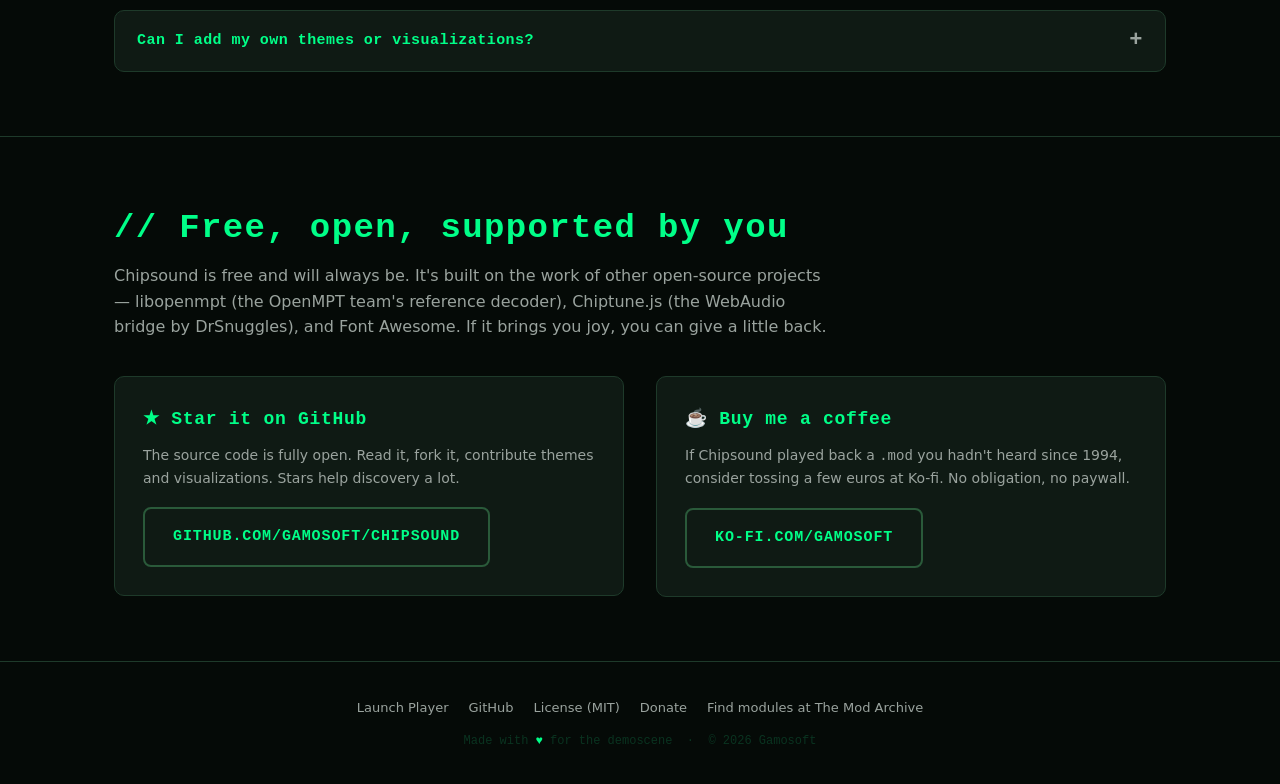
==== commit 2c33df6e: "clickable samples" ====
--- a/docs/index.html
+++ b/docs/index.html
@@ -318,6 +318,42 @@
             border-color: var(--primary);
         }
 
+        /* ===== Sample tracks (under the hero CTA) ===== */
+        .samples {
+            margin-top: 28px;
+            text-align: center;
+        }
+        .samples-label {
+            font-family: var(--font-mono);
+            font-size: 11px;
+            color: var(--text-muted);
+            text-transform: uppercase;
+            letter-spacing: 0.18em;
+            margin-bottom: 12px;
+        }
+        .samples-list {
+            display: flex;
+            gap: 10px;
+            justify-content: center;
+            flex-wrap: wrap;
+        }
+        .sample-link {
+            font-family: var(--font-mono);
+            font-size: 13px;
+            padding: 6px 14px;
+            border: 1px solid var(--border);
+            border-radius: 16px;
+            color: var(--text-muted);
+            background: var(--bg-card);
+            white-space: nowrap;
+            transition: color .15s, border-color .15s, background .15s;
+        }
+        .sample-link:hover {
+            color: var(--primary);
+            border-color: var(--border-bright);
+            background: var(--bg-surface);
+        }
+
         /* ===== Section base ===== */
         section.block {
             padding: 64px 0;
@@ -654,6 +690,14 @@
             <div class="cta-row">
                 <a class="btn btn-primary" href="./player.html">▶ Launch the Player</a>
                 <a class="btn btn-secondary" href="https://github.com/gamosoft/chipsound" target="_blank" rel="noopener">View on GitHub</a>
+            </div>
+            <div class="samples" aria-label="Sample tracks from The Mod Archive">
+                <p class="samples-label">— or jump into a sample track —</p>
+                <div class="samples-list">
+                    <a class="sample-link" href="./player.html?load=https://api.modarchive.org/downloads.php?moduleid=212083#2nd_pm.s3m">▶ 2nd_pm.s3m</a>
+                    <a class="sample-link" href="./player.html?load=https://api.modarchive.org/downloads.php?moduleid=212701#inside_out.s3m">▶ inside_out.s3m</a>
+                    <a class="sample-link" href="./player.html?load=https://api.modarchive.org/downloads.php?moduleid=48357#MINIMUM.S3M">▶ MINIMUM.S3M</a>
+                </div>
             </div>
         </section>
 
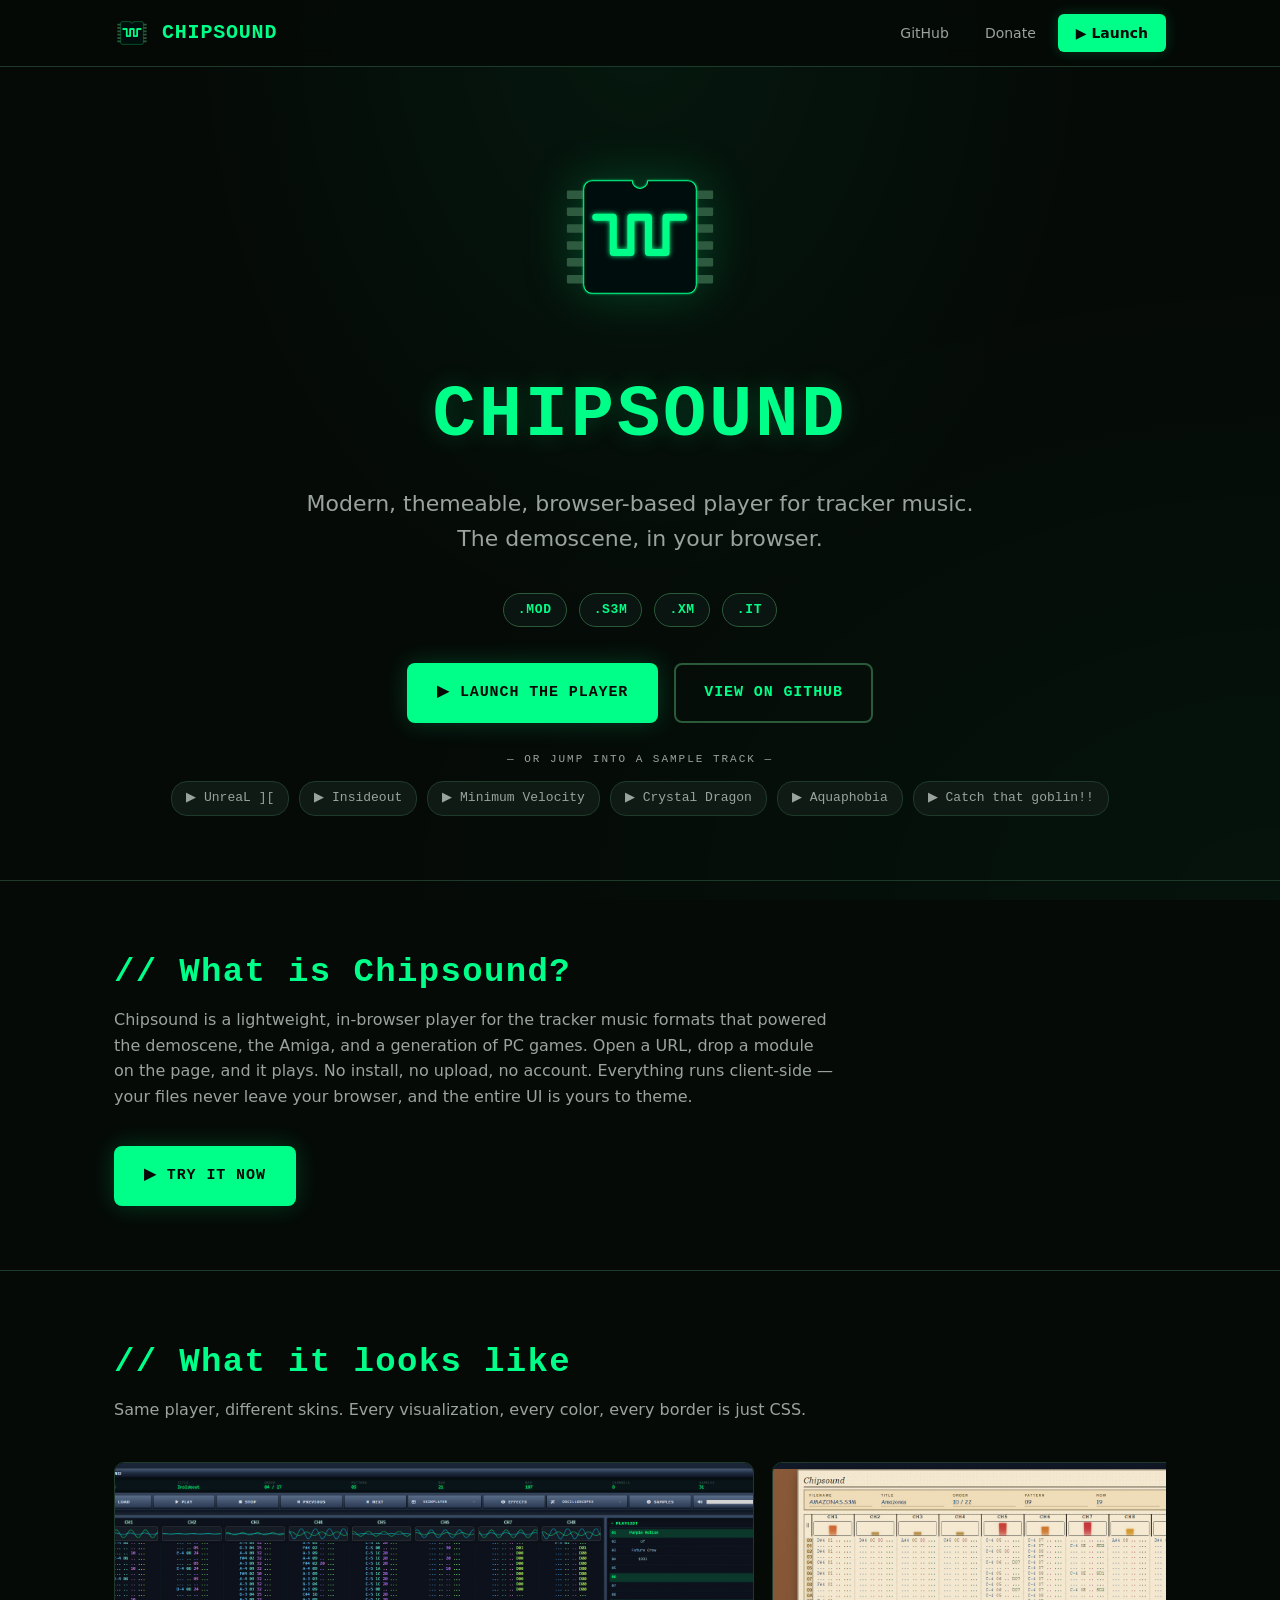
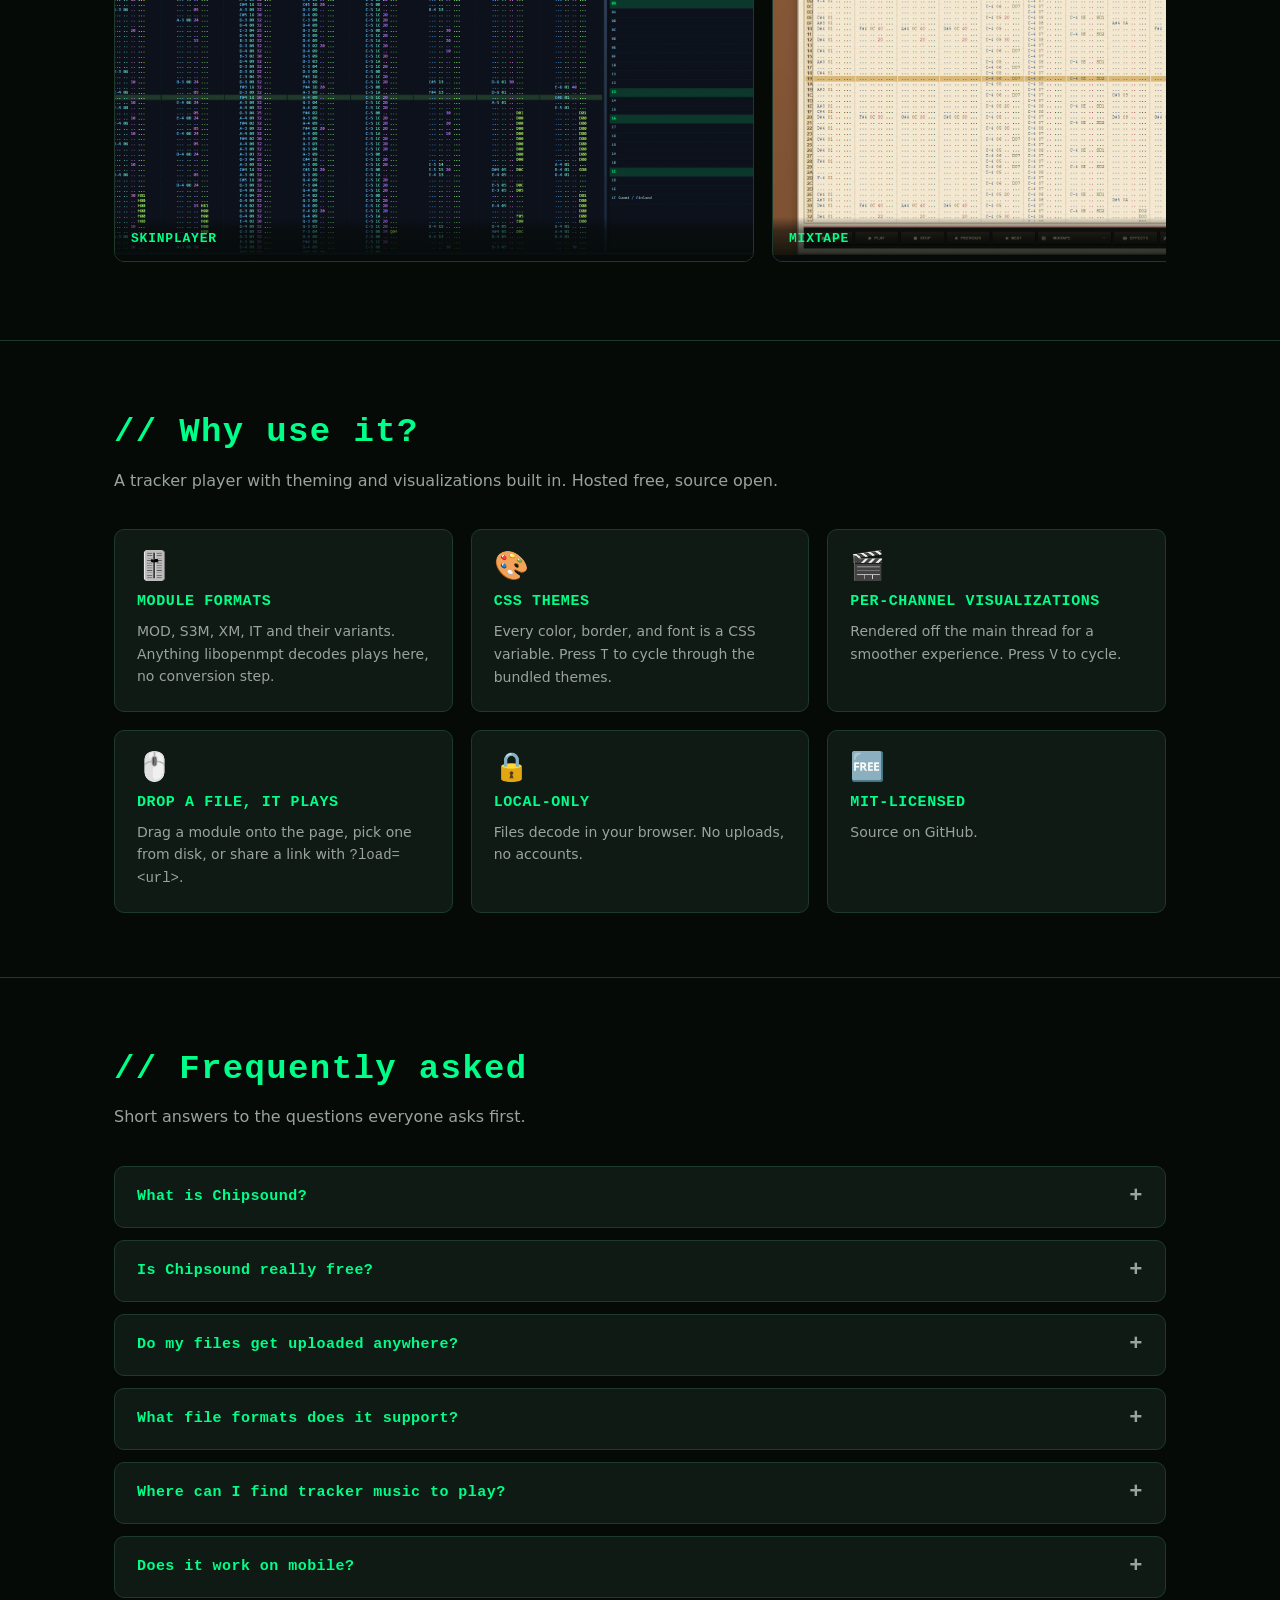
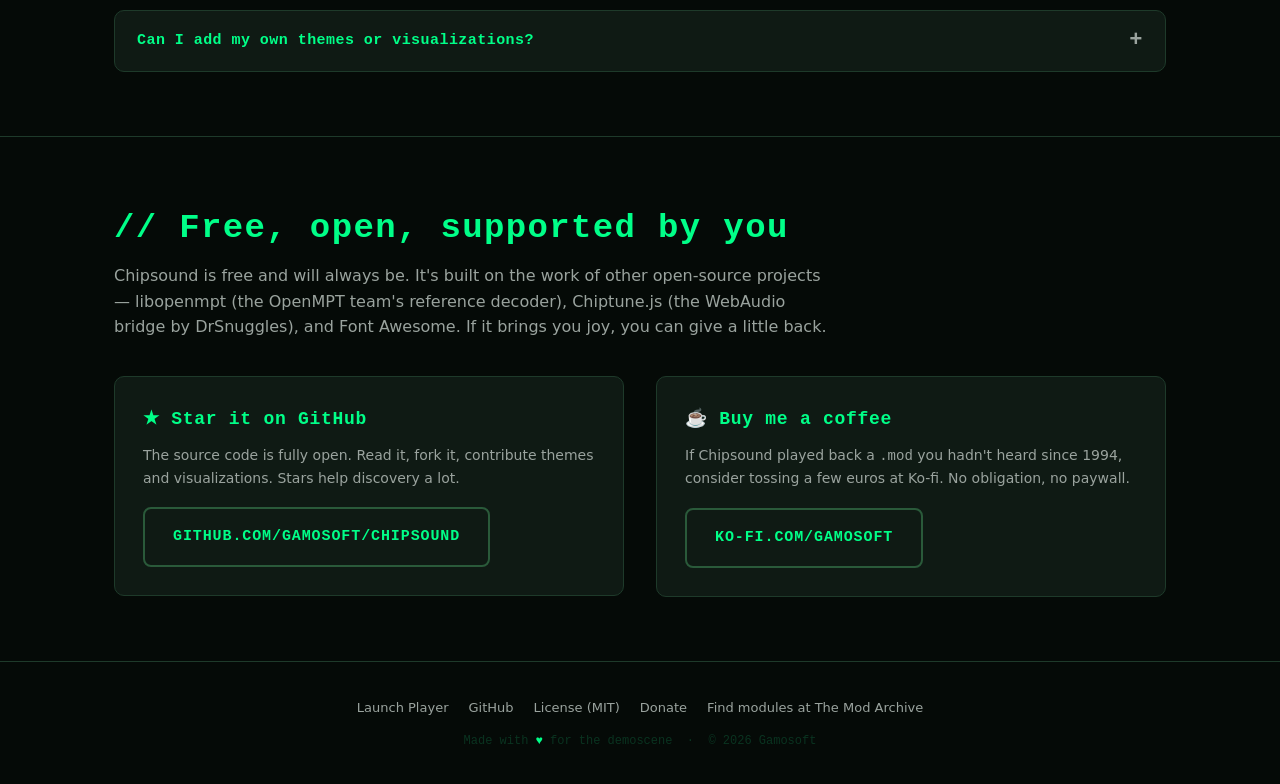
==== commit 77530430: "added more module samples" ====
--- a/docs/index.html
+++ b/docs/index.html
@@ -694,9 +694,12 @@
             <div class="samples" aria-label="Sample tracks from The Mod Archive">
                 <p class="samples-label">— or jump into a sample track —</p>
                 <div class="samples-list">
-                    <a class="sample-link" href="./player.html?load=https://api.modarchive.org/downloads.php?moduleid=212083#2nd_pm.s3m">▶ 2nd_pm.s3m</a>
-                    <a class="sample-link" href="./player.html?load=https://api.modarchive.org/downloads.php?moduleid=212701#inside_out.s3m">▶ inside_out.s3m</a>
-                    <a class="sample-link" href="./player.html?load=https://api.modarchive.org/downloads.php?moduleid=48357#MINIMUM.S3M">▶ MINIMUM.S3M</a>
+                    <a class="sample-link" href="./player.html?load=https://api.modarchive.org/downloads.php?moduleid=212083#2nd_pm.s3m">▶ UnreaL ][</a>
+                    <a class="sample-link" href="./player.html?load=https://api.modarchive.org/downloads.php?moduleid=212701#inside_out.s3m">▶ Insideout</a>
+                    <a class="sample-link" href="./player.html?load=https://api.modarchive.org/downloads.php?moduleid=48357#MINIMUM.S3M">▶ Minimum Velocity</a>
+                    <a class="sample-link" href="./player.html?load=https://api.modarchive.org/downloads.php?moduleid=39987#crystald.s3m">▶ Crystal Dragon</a>
+                    <a class="sample-link" href="./player.html?load=https://api.modarchive.org/downloads.php?moduleid=32382#AQUA.S3M">▶ Aquaphobia</a>
+                    <a class="sample-link" href="./player.html?load=https://api.modarchive.org/downloads.php?moduleid=34654#CTGOBLIN.S3M">▶ Catch that goblin!!</a>
                 </div>
             </div>
         </section>
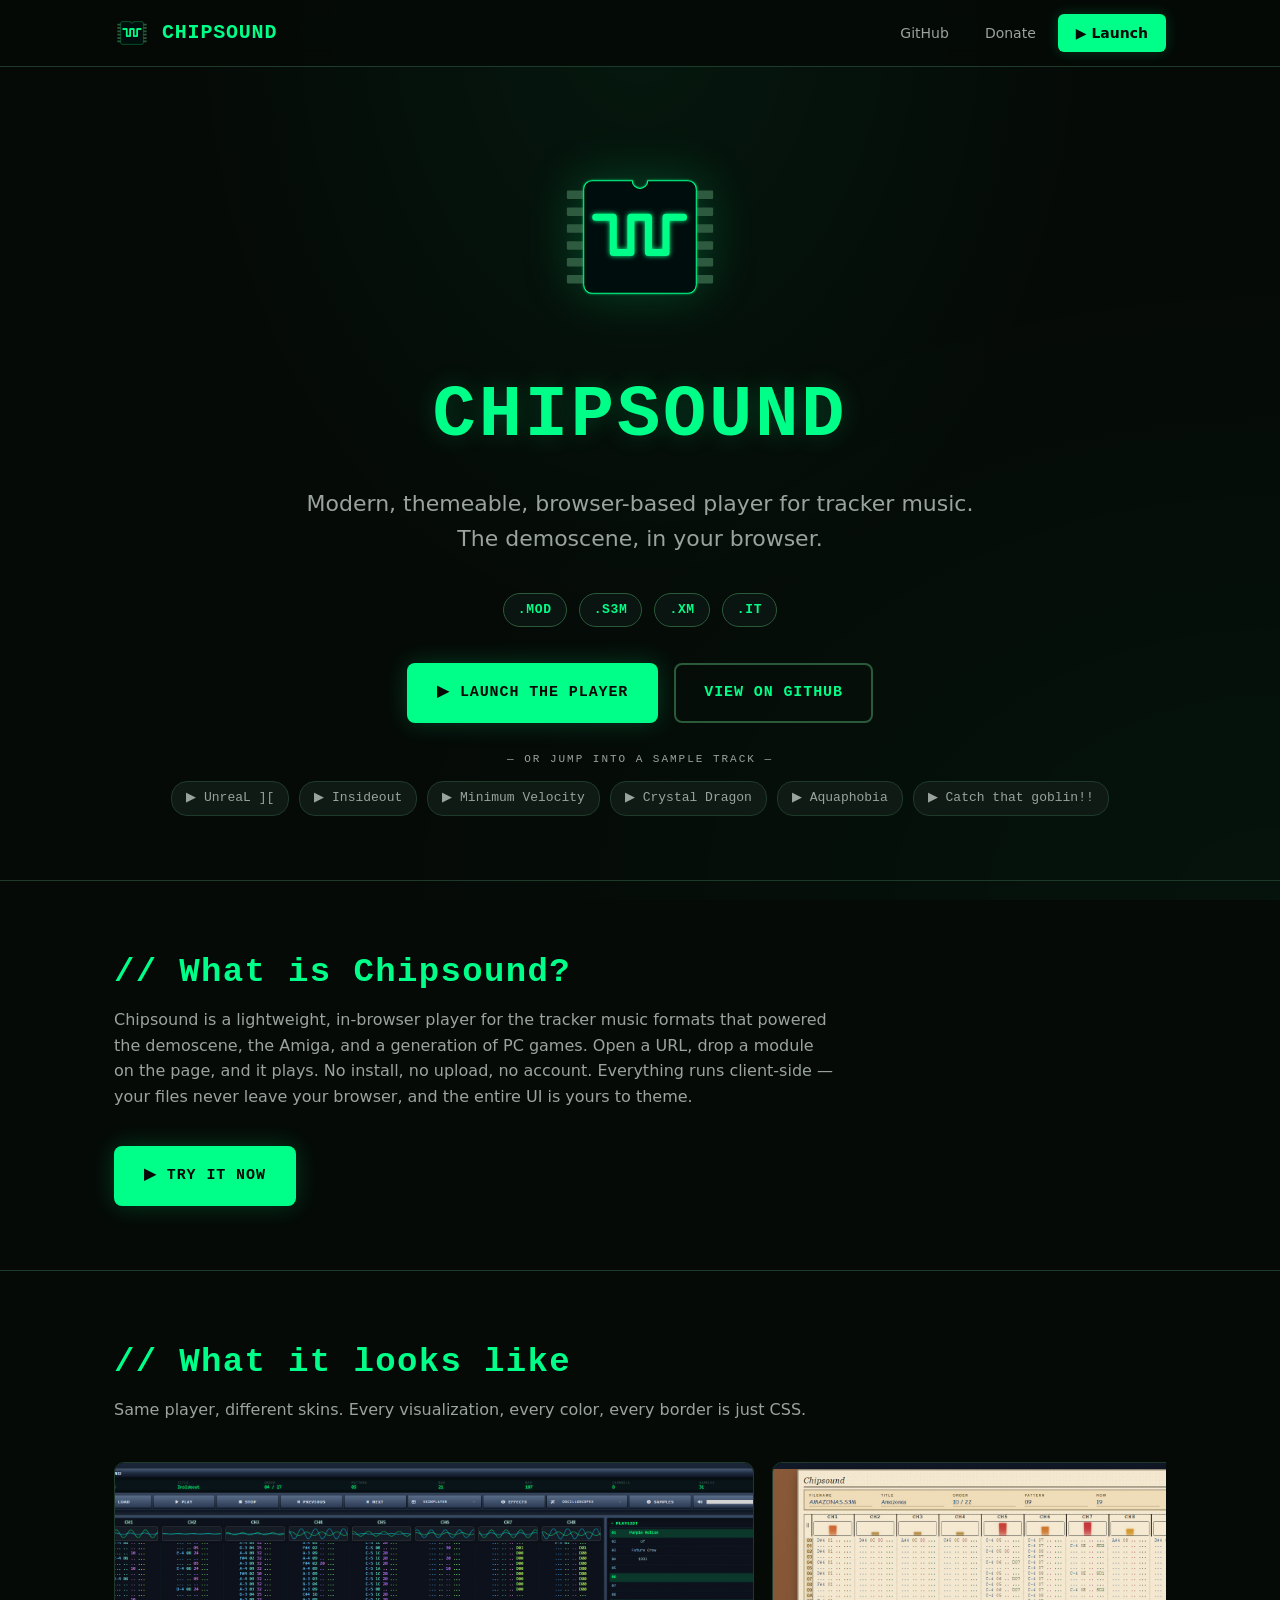
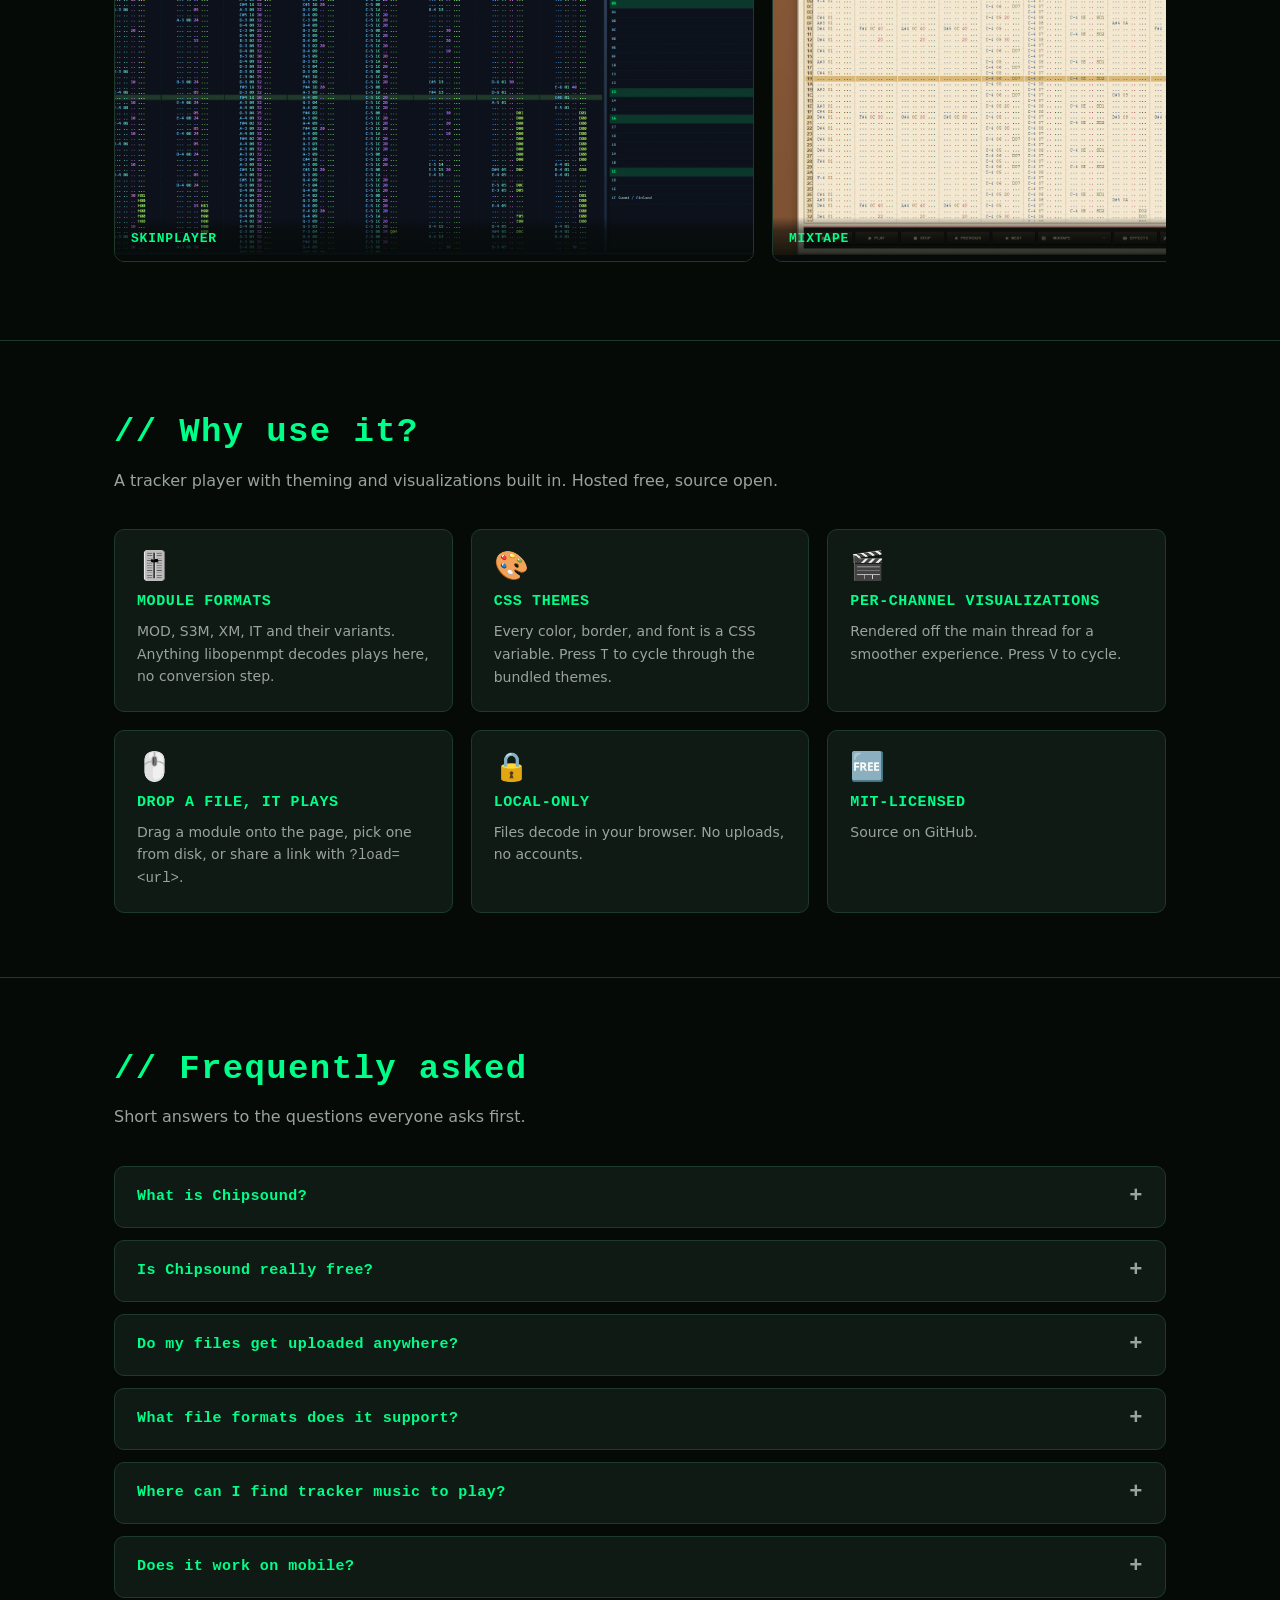
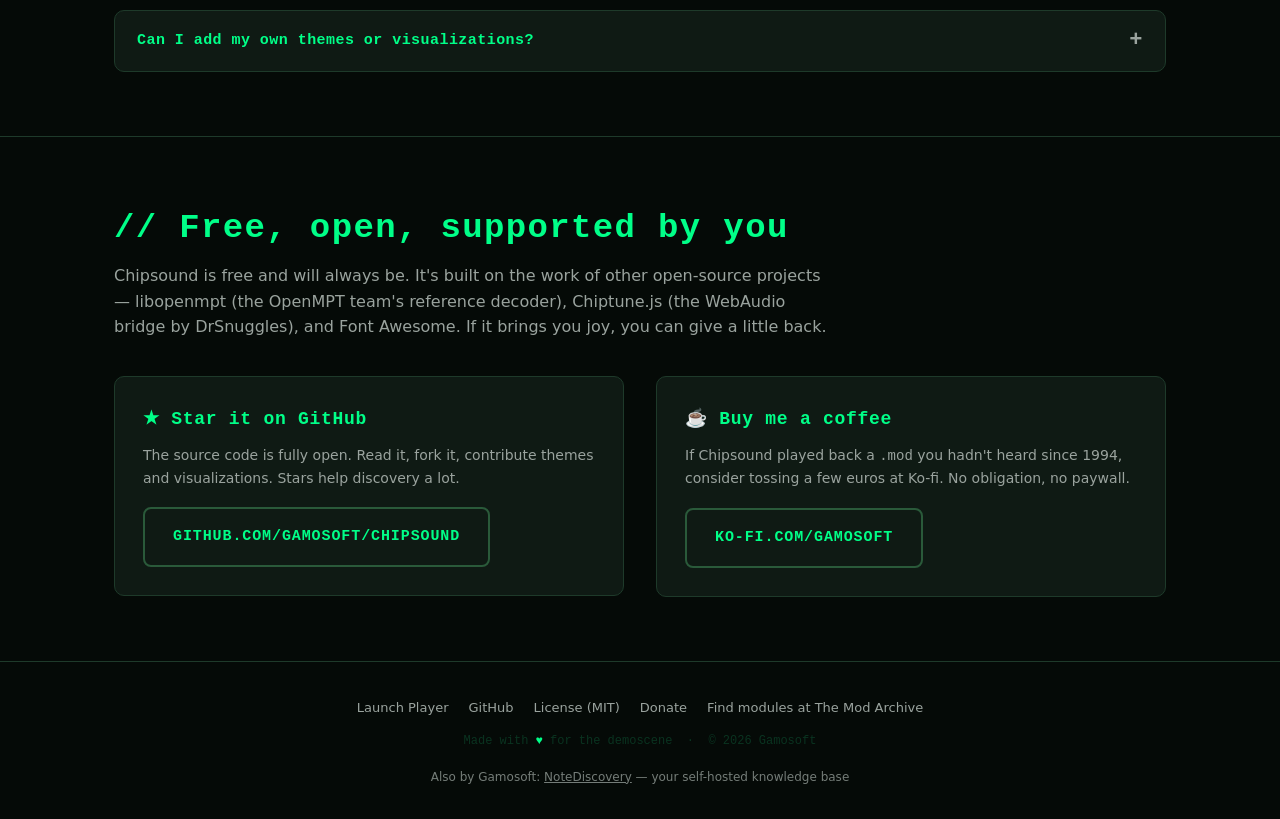
==== commit fb3fdce3: "link to notediscovery" ====
--- a/docs/index.html
+++ b/docs/index.html
@@ -48,15 +48,6 @@
     <link rel="apple-touch-icon" sizes="180x180" href="./images/apple-touch-icon.png">
     <meta name="theme-color" content="#00ff88">
     <meta name="color-scheme" content="dark">
-
-    <!-- ===== Google Analytics 4 ===== -->
-    <script async src="https://www.googletagmanager.com/gtag/js?id=G-MQKBFSDZ5Q"></script>
-    <script>
-        window.dataLayer = window.dataLayer || [];
-        function gtag(){dataLayer.push(arguments);}
-        gtag('js', new Date());
-        gtag('config', 'G-MQKBFSDZ5Q');
-    </script>
 
     <!-- ===== JSON-LD: SoftwareApplication ===== -->
     <script type="application/ld+json">
@@ -668,9 +659,9 @@
                 <span class="brand-name">CHIPSOUND</span>
             </a>
             <nav class="site-nav" aria-label="Primary">
-                <a href="https://github.com/gamosoft/chipsound" target="_blank" rel="noopener">GitHub</a>
-                <a href="https://ko-fi.com/gamosoft" target="_blank" rel="noopener">Donate</a>
-                <a class="cta" href="./player.html">▶ Launch</a>
+                <a data-track="github_clicked" data-track-placement="nav" href="https://github.com/gamosoft/chipsound" target="_blank" rel="noopener">GitHub</a>
+                <a data-track="kofi_clicked" data-track-placement="nav" href="https://ko-fi.com/gamosoft" target="_blank" rel="noopener">Donate</a>
+                <a class="cta" data-track="launch_clicked" data-track-placement="nav" href="./player.html">▶ Launch</a>
             </nav>
         </div>
     </header>
@@ -688,18 +679,18 @@
                 <span class="chip">.IT</span>
             </div>
             <div class="cta-row">
-                <a class="btn btn-primary" href="./player.html">▶ Launch the Player</a>
-                <a class="btn btn-secondary" href="https://github.com/gamosoft/chipsound" target="_blank" rel="noopener">View on GitHub</a>
+                <a class="btn btn-primary" data-track="launch_clicked" data-track-placement="hero" href="./player.html">▶ Launch the Player</a>
+                <a class="btn btn-secondary" data-track="github_clicked" data-track-placement="hero" href="https://github.com/gamosoft/chipsound" target="_blank" rel="noopener">View on GitHub</a>
             </div>
             <div class="samples" aria-label="Sample tracks from The Mod Archive">
                 <p class="samples-label">— or jump into a sample track —</p>
                 <div class="samples-list">
-                    <a class="sample-link" href="./player.html?load=https://api.modarchive.org/downloads.php?moduleid=212083#2nd_pm.s3m">▶ UnreaL ][</a>
-                    <a class="sample-link" href="./player.html?load=https://api.modarchive.org/downloads.php?moduleid=212701#inside_out.s3m">▶ Insideout</a>
-                    <a class="sample-link" href="./player.html?load=https://api.modarchive.org/downloads.php?moduleid=48357#MINIMUM.S3M">▶ Minimum Velocity</a>
-                    <a class="sample-link" href="./player.html?load=https://api.modarchive.org/downloads.php?moduleid=39987#crystald.s3m">▶ Crystal Dragon</a>
-                    <a class="sample-link" href="./player.html?load=https://api.modarchive.org/downloads.php?moduleid=32382#AQUA.S3M">▶ Aquaphobia</a>
-                    <a class="sample-link" href="./player.html?load=https://api.modarchive.org/downloads.php?moduleid=34654#CTGOBLIN.S3M">▶ Catch that goblin!!</a>
+                    <a class="sample-link" data-track="sample_link_clicked" data-track-name="UnreaL ][" href="./player.html?modarchive=212083">▶ UnreaL ][</a>
+                    <a class="sample-link" data-track="sample_link_clicked" data-track-name="Insideout" href="./player.html?modarchive=212701">▶ Insideout</a>
+                    <a class="sample-link" data-track="sample_link_clicked" data-track-name="Minimum Velocity" href="./player.html?modarchive=48357">▶ Minimum Velocity</a>
+                    <a class="sample-link" data-track="sample_link_clicked" data-track-name="Crystal Dragon" href="./player.html?modarchive=39987">▶ Crystal Dragon</a>
+                    <a class="sample-link" data-track="sample_link_clicked" data-track-name="Aquaphobia" href="./player.html?modarchive=32382">▶ Aquaphobia</a>
+                    <a class="sample-link" data-track="sample_link_clicked" data-track-name="Catch that goblin!!" href="./player.html?modarchive=34654">▶ Catch that goblin!!</a>
                 </div>
             </div>
         </section>
@@ -712,7 +703,7 @@
                     Chipsound is a lightweight, in-browser player for the tracker music formats that powered the demoscene, the Amiga, and a generation of PC games. Open a URL, drop a module on the page, and it plays. No install, no upload, no account. Everything runs client-side &mdash; your files never leave your browser, and the entire UI is yours to theme.
                 </p>
                 <div class="cta-row" style="justify-content: flex-start;">
-                    <a class="btn btn-primary" href="./player.html">▶ Try it now</a>
+                    <a class="btn btn-primary" data-track="launch_clicked" data-track-placement="what_is" href="./player.html">▶ Try it now</a>
                 </div>
             </div>
         </section>
@@ -862,12 +853,12 @@
                     <div class="support-card">
                         <h3>★ Star it on GitHub</h3>
                         <p>The source code is fully open. Read it, fork it, contribute themes and visualizations. Stars help discovery a lot.</p>
-                        <a class="btn btn-secondary" href="https://github.com/gamosoft/chipsound" target="_blank" rel="noopener">github.com/gamosoft/chipsound</a>
+                        <a class="btn btn-secondary" data-track="github_clicked" data-track-placement="support_card" href="https://github.com/gamosoft/chipsound" target="_blank" rel="noopener">github.com/gamosoft/chipsound</a>
                     </div>
                     <div class="support-card">
                         <h3>☕ Buy me a coffee</h3>
                         <p>If Chipsound played back a <code>.mod</code> you hadn't heard since 1994, consider tossing a few euros at Ko-fi. No obligation, no paywall.</p>
-                        <a class="btn btn-secondary" href="https://ko-fi.com/gamosoft" target="_blank" rel="noopener">ko-fi.com/gamosoft</a>
+                        <a class="btn btn-secondary" data-track="kofi_clicked" data-track-placement="support_card" href="https://ko-fi.com/gamosoft" target="_blank" rel="noopener">ko-fi.com/gamosoft</a>
                     </div>
                 </div>
             </div>
@@ -876,14 +867,17 @@
 
     <footer>
         <div class="footer-links">
-            <a href="./player.html">Launch Player</a>
-            <a href="https://github.com/gamosoft/chipsound" target="_blank" rel="noopener">GitHub</a>
+            <a data-track="launch_clicked" data-track-placement="footer" href="./player.html">Launch Player</a>
+            <a data-track="github_clicked" data-track-placement="footer" href="https://github.com/gamosoft/chipsound" target="_blank" rel="noopener">GitHub</a>
             <a href="https://github.com/gamosoft/chipsound/blob/main/LICENSE" target="_blank" rel="noopener">License (MIT)</a>
-            <a href="https://ko-fi.com/gamosoft" target="_blank" rel="noopener">Donate</a>
+            <a data-track="kofi_clicked" data-track-placement="footer" href="https://ko-fi.com/gamosoft" target="_blank" rel="noopener">Donate</a>
             <a href="https://modarchive.org" target="_blank" rel="noopener">Find modules at The Mod Archive</a>
         </div>
         <p class="credit">
             Made with <span class="heart">&#9829;</span> for the demoscene &nbsp;&middot;&nbsp; &copy; 2026 Gamosoft
+        </p>
+        <p style="margin-top: 16px; font-size: 12px; opacity: 0.75;">
+            Also by Gamosoft: <a data-track="notediscovery_clicked" data-track-placement="footer" href="https://www.notediscovery.com" target="_blank" rel="noopener" style="color: inherit; text-decoration: underline;">NoteDiscovery</a> &mdash; your self-hosted knowledge base
         </p>
     </footer>
 
